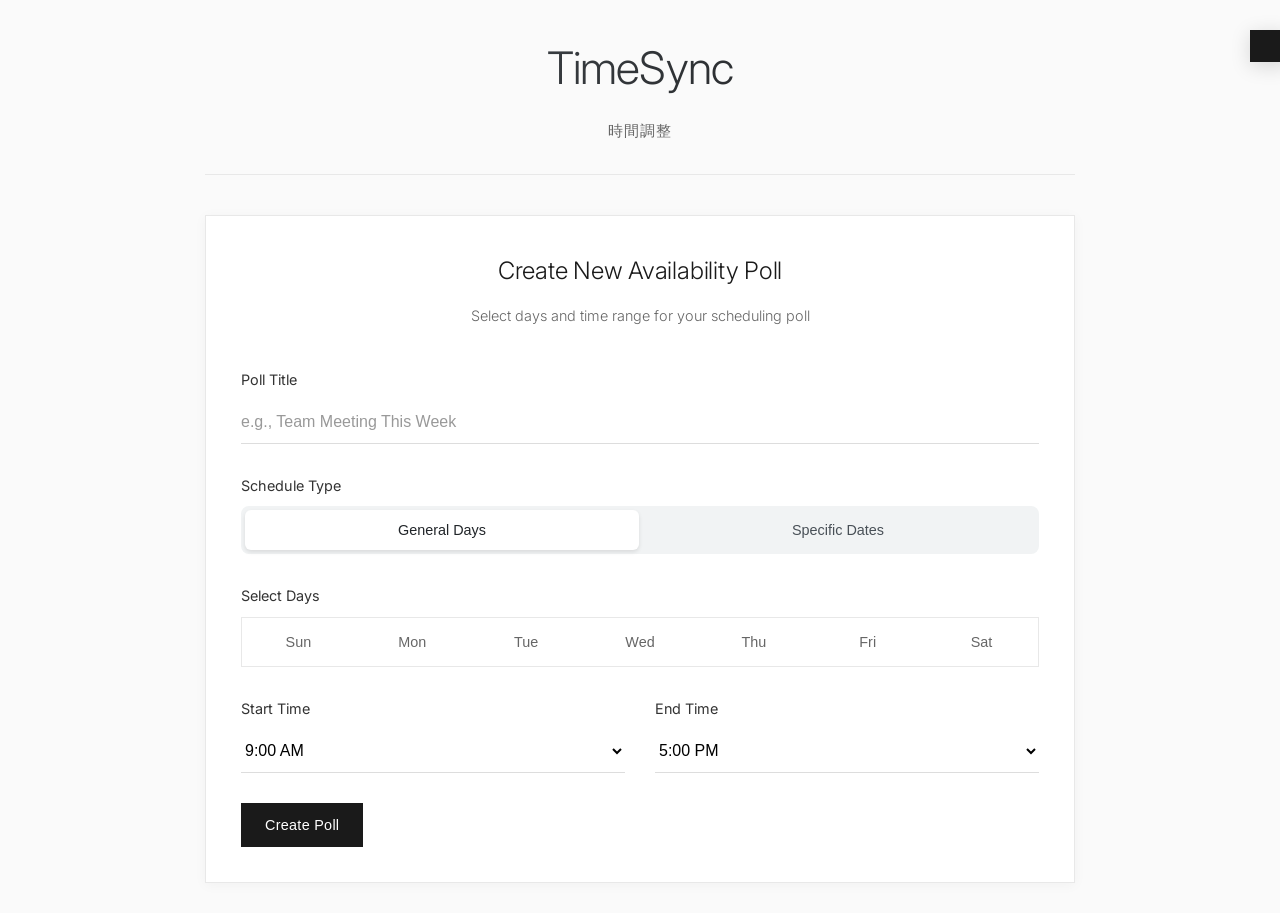
==== index.html @ 1943d246 "adding week/date functionality" ====
<!DOCTYPE html>
<html lang="en">
<head>
    <meta charset="UTF-8">
    <meta name="viewport" content="width=device-width, initial-scale=1.0">
    <title>TimeSync - Smart Scheduling</title>
    <link rel="stylesheet" href="styles.css">
    <link href="https://fonts.googleapis.com/css2?family=Inter:wght@300;400;500;600;700&display=swap" rel="stylesheet">
</head>
<body>
    <div class="container">
        <header class="header">
            <h1 class="title">TimeSync</h1>
            <p class="subtitle">時間調整</p>
        </header>

        <div class="main-content">
            <!-- Poll Creation Section -->
            <div class="poll-creator" id="pollCreator">
                <div class="section-header">
                    <h2>Create New Availability Poll</h2>
                    <p>Select days and time range for your scheduling poll</p>
                </div>

                <div class="form-group">
                    <label for="pollTitle">Poll Title</label>
                    <input type="text" id="pollTitle" placeholder="e.g., Team Meeting This Week" />
                </div>

                <div class="form-group">
                    <label>Schedule Type</label>
                    <div class="schedule-type-selector">
                        <button class="type-btn active" id="generalDaysBtn">General Days</button>
                        <button class="type-btn" id="specificDatesBtn">Specific Dates</button>
                    </div>
                </div>

                <div class="form-group" id="generalDaysGroup">
                    <label>Select Days</label>
                    <div class="days-selector">
                        <button class="day-btn" data-day="0">Sun</button>
                        <button class="day-btn" data-day="1">Mon</button>
                        <button class="day-btn" data-day="2">Tue</button>
                        <button class="day-btn" data-day="3">Wed</button>
                        <button class="day-btn" data-day="4">Thu</button>
                        <button class="day-btn" data-day="5">Fri</button>
                        <button class="day-btn" data-day="6">Sat</button>
                    </div>
                </div>

                <div class="form-group" id="specificDatesGroup" style="display: none;">
                    <label>Select Date Range (Max 7 days)</label>
                    <div class="date-range-group">
                        <div class="date-input-group">
                            <label for="startDate">Start Date</label>
                            <input type="date" id="startDate" />
                        </div>
                        <div class="date-input-group">
                            <label for="endDate">End Date</label>
                            <input type="date" id="endDate" />
                        </div>
                    </div>
                    <div class="selected-dates" id="selectedDates"></div>
                </div>

                <div class="time-range-group">
                    <div class="form-group">
                        <label for="startTime">Start Time</label>
                        <select id="startTime"></select>
                    </div>
                    <div class="form-group">
                        <label for="endTime">End Time</label>
                        <select id="endTime"></select>
                    </div>
                </div>

                <button class="create-poll-btn" id="createPollBtn">Create Poll</button>
            </div>

            <!-- Poll Display Section -->
            <div class="poll-display" id="pollDisplay" style="display: none;">
                <div class="section-header">
                    <h2 id="pollTitleDisplay"></h2>
                                    <div class="action-buttons">
                    <button class="action-btn" id="shareBtn">Share Poll</button>
                    <button class="action-btn secondary" id="copyCalendarBtn">Copy Calendar Link</button>
                </div>
                <div class="timezone-info">
                    <span id="currentTimezone"></span>
                </div>
                </div>

                <div class="user-input-section">
                    <div class="form-group">
                        <label for="userName">Your Name</label>
                        <input type="text" id="userName" placeholder="Enter your name to start marking availability" />
                        <button id="addUserBtn">Start Marking</button>
                    </div>
                    <p class="instruction-text">After clicking "Start Marking", click on time slots below to mark when you're available</p>
                </div>

                <div class="availability-grid-container">
                    <div class="grid-header">
                        <div class="time-column-header">Time</div>
                        <div class="days-header" id="daysHeader"></div>
                    </div>
                    <div class="availability-grid" id="availabilityGrid"></div>
                </div>

                <div class="suggestions-section" id="suggestionsSection" style="display: none;">
                    <h3>Suggested Times</h3>
                    <div class="suggestions-list" id="suggestionsList"></div>
                </div>

                <div class="participants-section">
                    <h3>Participants</h3>
                    <div class="participants-list" id="participantsList"></div>
                </div>

                <button class="new-poll-btn" id="newPollBtn">Create New Poll</button>
            </div>
        </div>
    </div>

    <div class="toast" id="toast"></div>

    <script src="script.js"></script>
</body>
</html>
---- styles.css ----
* {
    margin: 0;
    padding: 0;
    box-sizing: border-box;
}

body {
    font-family: 'Inter', -apple-system, BlinkMacSystemFont, 'Segoe UI', 'Hiragino Sans', 'Yu Gothic', sans-serif;
    background: #fafafa;
    min-height: 100vh;
    color: #2a2a2a;
    line-height: 1.7;
    font-weight: 300;
}

.container {
    max-width: 900px;
    margin: 0 auto;
    padding: 30px 15px;
}

.header {
    text-align: center;
    margin-bottom: 40px;
    border-bottom: 1px solid #e8e8e8;
    padding-bottom: 30px;
}

.title {
    font-size: 2.8rem;
    font-weight: 300;
    margin-bottom: 12px;
    color: #212529;
    letter-spacing: -0.02em;
    background: linear-gradient(135deg, #495057 0%, #1a1a1a 100%);
    -webkit-background-clip: text;
    -webkit-text-fill-color: transparent;
    background-clip: text;
}

.subtitle {
    font-size: 0.95rem;
    font-weight: 300;
    color: #666;
    letter-spacing: 0.05em;
}

.main-content {
    background: white;
    border: 1px solid #e8e8e8;
    box-shadow: 0 2px 12px rgba(0, 0, 0, 0.04);
}

.poll-creator, .poll-display {
    padding: 35px;
}

.section-header {
    margin-bottom: 40px;
    text-align: center;
}

.section-header h2 {
    font-size: 1.5rem;
    font-weight: 300;
    margin-bottom: 12px;
    color: #1a1a1a;
    letter-spacing: -0.01em;
}

.section-header p {
    color: #666;
    font-size: 0.9rem;
    font-weight: 300;
}

.form-group {
    margin-bottom: 30px;
}

.form-group label {
    display: block;
    margin-bottom: 8px;
    font-weight: 400;
    color: #333;
    font-size: 0.9rem;
}

.form-group input, .form-group select {
    width: 100%;
    padding: 12px 0;
    border: none;
    border-bottom: 1px solid #ddd;
    font-size: 1rem;
    font-weight: 300;
    background: transparent;
    transition: border-color 0.3s ease;
}

.form-group input:focus, .form-group select:focus {
    outline: none;
    border-bottom-color: #333;
}

.form-group input::placeholder {
    color: #999;
    font-weight: 300;
}

.schedule-type-selector {
    display: flex;
    gap: 2px;
    background: #f1f3f4;
    border-radius: 8px;
    padding: 4px;
}

.type-btn {
    flex: 1;
    padding: 12px 16px;
    border: none;
    background: transparent;
    cursor: pointer;
    font-weight: 400;
    font-size: 0.9rem;
    transition: all 0.2s ease;
    border-radius: 6px;
    color: #495057;
}

.type-btn.active {
    background: white;
    color: #212529;
    font-weight: 500;
    box-shadow: 0 2px 4px rgba(0, 0, 0, 0.1);
}

.type-btn:hover:not(.active) {
    background: #e9ecef;
}

.days-selector {
    display: grid;
    grid-template-columns: repeat(7, 1fr);
    gap: 1px;
    border: 1px solid #e8e8e8;
}

.date-range-group {
    display: grid;
    grid-template-columns: 1fr 1fr;
    gap: 20px;
    margin-bottom: 15px;
}

.date-input-group {
    display: flex;
    flex-direction: column;
}

.date-input-group label {
    font-size: 0.85rem;
    margin-bottom: 6px;
    color: #495057;
}

.date-input-group input[type="date"] {
    padding: 10px 12px;
    border: 1px solid #dee2e6;
    border-radius: 6px;
    font-size: 0.9rem;
    transition: border-color 0.2s ease;
}

.date-input-group input[type="date"]:focus {
    outline: none;
    border-color: #495057;
    box-shadow: 0 0 0 2px rgba(73, 80, 87, 0.1);
}

.selected-dates {
    display: flex;
    flex-wrap: wrap;
    gap: 8px;
    margin-top: 10px;
}

.selected-date-chip {
    background: #e3f2fd;
    color: #1565c0;
    padding: 6px 12px;
    border-radius: 16px;
    font-size: 0.8rem;
    font-weight: 500;
    border: 1px solid #bbdefb;
}

.day-btn {
    padding: 16px 8px;
    border: none;
    background: white;
    cursor: pointer;
    font-weight: 300;
    font-size: 0.9rem;
    transition: all 0.2s ease;
    color: #666;
}

.day-btn:hover {
    background: #f5f5f5;
}

.day-btn.selected {
    background: #1a1a1a;
    color: white;
}

.time-range-group {
    display: grid;
    grid-template-columns: 1fr 1fr;
    gap: 30px;
}

.create-poll-btn, .action-btn, .new-poll-btn {
    background: #1a1a1a;
    color: white;
    border: none;
    padding: 14px 24px;
    font-size: 0.9rem;
    font-weight: 400;
    cursor: pointer;
    transition: all 0.2s ease;
    letter-spacing: 0.02em;
}

.create-poll-btn:hover, .action-btn:hover, .new-poll-btn:hover {
    background: #333;
}

.action-btn.secondary {
    background: white;
    color: #1a1a1a;
    border: 1px solid #e8e8e8;
}

.action-btn.secondary:hover {
    background: #f5f5f5;
}

.action-buttons {
    display: flex;
    gap: 12px;
    justify-content: center;
    margin-bottom: 20px;
}

.timezone-info {
    text-align: center;
    padding: 20px 0;
    border-top: 1px solid #f0f0f0;
    margin-top: 20px;
}

.timezone-info span {
    font-weight: 300;
    color: #666;
    font-size: 0.85rem;
}

.user-input-section {
    background: linear-gradient(135deg, #f8f9fa 0%, #ffffff 100%);
    padding: 28px;
    margin-bottom: 30px;
    border: none;
    border-radius: 12px;
    box-shadow: 0 2px 8px rgba(0, 0, 0, 0.06);
}

.instruction-text {
    margin-top: 12px;
    font-size: 0.8rem;
    color: #666;
    font-weight: 300;
    text-align: center;
    font-style: italic;
}

.user-input-section .form-group {
    display: flex;
    gap: 20px;
    align-items: end;
    margin-bottom: 0;
}

.user-input-section input {
    flex: 1;
    border-bottom: 1px solid #ddd;
}

#addUserBtn {
    background: #1a1a1a;
    color: white;
    border: none;
    padding: 12px 20px;
    font-weight: 300;
    cursor: pointer;
    transition: all 0.2s ease;
    white-space: nowrap;
    font-size: 0.9rem;
}

#addUserBtn:hover {
    background: #333;
}

.availability-grid-container {
    border: none;
    margin-bottom: 30px;
    display: flex;
    flex-direction: column;
    height: calc(100vh - 480px);
    max-height: 600px;
    min-height: 250px;
    border-radius: 8px;
    overflow: hidden;
    box-shadow: 0 4px 12px rgba(0, 0, 0, 0.08);
    background: white;
}

.grid-header {
    display: grid;
    grid-template-columns: 80px 1fr;
    background: #f8f9fa;
    color: #333;
    flex-shrink: 0;
    border-bottom: 2px solid #e9ecef;
}

.time-column-header, .day-header {
    padding: 16px 12px;
    font-weight: 500;
    text-align: center;
    border-right: 1px solid #dee2e6;
    font-size: 0.85rem;
    letter-spacing: 0.02em;
    color: #495057;
}

.days-header {
    display: grid;
    grid-template-columns: repeat(auto-fit, minmax(80px, 1fr));
}

.availability-grid {
    display: flex;
    flex-direction: column;
    flex: 1;
    overflow: hidden;
}

.time-row {
    display: grid;
    grid-template-columns: 80px 1fr;
    border-bottom: 1px solid #f1f3f4;
    flex: 1;
    min-height: 32px;
    transition: all 0.2s ease;
}

.time-row:hover {
    background-color: #f8f9fa;
    transform: scale(1.01);
    box-shadow: 0 2px 8px rgba(0, 0, 0, 0.1);
    z-index: 10;
    position: relative;
}

.time-row:hover .time-label {
    background-color: #e9ecef;
    font-weight: 500;
    color: #212529;
}

.time-row:hover .time-slot {
    border-color: #adb5bd;
}

.time-row:last-child {
    border-bottom: none;
}

.time-label {
    padding: 10px 8px;
    background: #f8f9fa;
    border-right: 1px solid #dee2e6;
    font-size: 0.8rem;
    font-weight: 400;
    display: flex;
    align-items: center;
    justify-content: center;
    color: #495057;
    transition: all 0.2s ease;
}

.time-slots {
    display: grid;
    grid-template-columns: repeat(auto-fit, minmax(80px, 1fr));
}

.time-slot {
    height: 100%;
    min-height: 32px;
    border-right: 1px solid #f1f3f4;
    cursor: pointer;
    transition: all 0.2s ease;
    position: relative;
    background: white;
    border-radius: 2px;
    margin: 1px;
}

.time-slot:last-child {
    border-right: none;
}

.time-slot:hover {
    background: #e3f2fd !important;
    border-color: #90caf9;
    transform: scale(1.05);
    box-shadow: 0 2px 4px rgba(0, 0, 0, 0.1);
}

.time-slot-participants {
    position: absolute;
    bottom: 4px;
    left: 4px;
    right: 4px;
    font-size: 0.7rem;
    color: #666;
    display: flex;
    flex-wrap: wrap;
    gap: 3px;
}

.participant-dot {
    width: 10px;
    height: 10px;
    background: #495057;
    border-radius: 50%;
    opacity: 0.9;
    border: 1px solid white;
    box-shadow: 0 1px 2px rgba(0, 0, 0, 0.2);
}

.suggestions-section {
    margin-top: 30px;
    padding: 24px;
    background: linear-gradient(135deg, #f8f9fa 0%, #e9ecef 100%);
    border: none;
    border-radius: 12px;
    text-align: center;
    box-shadow: 0 2px 8px rgba(0, 0, 0, 0.06);
}

.suggestions-section h3 {
    margin-bottom: 15px;
    color: #1a1a1a;
    font-weight: 400;
    font-size: 1rem;
}

.suggestions-list {
    display: flex;
    flex-direction: column;
    gap: 8px;
    align-items: center;
}

.suggestion-item {
    background: white;
    border: none;
    border-radius: 8px;
    padding: 16px 20px;
    font-size: 0.9rem;
    color: #495057;
    font-weight: 400;
    max-width: 450px;
    width: 100%;
    box-shadow: 0 2px 4px rgba(0, 0, 0, 0.08);
    transition: all 0.2s ease;
}

.suggestion-item:hover {
    transform: translateY(-2px);
    box-shadow: 0 4px 12px rgba(0, 0, 0, 0.12);
}

.suggestion-label {
    font-weight: 500;
    color: #1a1a1a;
    margin-bottom: 4px;
    font-size: 0.8rem;
    text-transform: uppercase;
    letter-spacing: 0.05em;
}

.participants-section {
    margin-top: 30px;
    text-align: center;
}

.participants-section h3 {
    margin-bottom: 20px;
    color: #1a1a1a;
    font-weight: 300;
    font-size: 1.1rem;
}

.participants-list {
    display: flex;
    flex-wrap: wrap;
    gap: 8px;
    justify-content: center;
}

.participant-tag {
    background: #1a1a1a;
    color: white;
    padding: 6px 12px;
    font-size: 0.85rem;
    font-weight: 300;
    letter-spacing: 0.02em;
}

.toast {
    position: fixed;
    top: 30px;
    right: 30px;
    background: #1a1a1a;
    color: white;
    padding: 16px 20px;
    font-weight: 300;
    font-size: 0.9rem;
    transform: translateX(100%);
    transition: transform 0.3s ease;
    z-index: 1000;
    box-shadow: 0 4px 20px rgba(0, 0, 0, 0.15);
}

.toast.show {
    transform: translateX(0);
}

.new-poll-btn {
    margin-top: 30px;
    background: #666;
    display: block;
    margin-left: auto;
    margin-right: auto;
}

.new-poll-btn:hover {
    background: #1a1a1a;
}

@media (max-width: 768px) {
    .container {
        padding: 15px 10px;
    }
    
    .title {
        font-size: 1.8rem;
    }
    
    .header {
        margin-bottom: 25px;
        padding-bottom: 20px;
    }
    
    .poll-creator, .poll-display {
        padding: 25px 20px;
    }
    
    .time-range-group, .date-range-group {
        grid-template-columns: 1fr;
        gap: 15px;
    }
    
    .schedule-type-selector {
        flex-direction: column;
        gap: 8px;
    }
    
    .days-selector {
        grid-template-columns: repeat(4, 1fr);
    }
    
    .user-input-section {
        padding: 20px;
        margin-bottom: 25px;
    }
    
    .user-input-section .form-group {
        flex-direction: column;
        align-items: stretch;
        gap: 12px;
    }
    
    .grid-header {
        grid-template-columns: 60px 1fr;
    }
    
    .time-row {
        grid-template-columns: 60px 1fr;
    }
    
    .time-label {
        font-size: 0.65rem;
        padding: 6px 3px;
    }
    
    .time-column-header, .day-header {
        padding: 12px 6px;
        font-size: 0.75rem;
    }
    
    .days-header {
        grid-template-columns: repeat(auto-fit, minmax(60px, 1fr));
    }
    
    .time-slots {
        grid-template-columns: repeat(auto-fit, minmax(60px, 1fr));
    }
    
    .action-buttons {
        flex-direction: column;
        align-items: center;
        gap: 10px;
    }
    
    .action-btn {
        width: 100%;
        max-width: 180px;
        padding: 12px 16px;
        font-size: 0.85rem;
    }
    
    .availability-grid-container {
        height: calc(100vh - 420px);
        min-height: 200px;
        max-height: 400px;
    }
    
    .time-row {
        min-height: 20px;
    }
    
    .time-slot {
        min-height: 20px;
    }
}

@media (max-width: 480px) {
    .days-selector {
        grid-template-columns: repeat(3, 1fr);
    }
    
    .time-slots {
        grid-template-columns: repeat(auto-fit, minmax(70px, 1fr));
    }
    
    .availability-grid-container {
        height: calc(100vh - 380px);
        min-height: 180px;
        max-height: 350px;
    }
    
    .time-row {
        min-height: 18px;
    }
    
    .time-slot {
        min-height: 18px;
    }
    
    .days-header {
        grid-template-columns: repeat(auto-fit, minmax(70px, 1fr));
    }
}
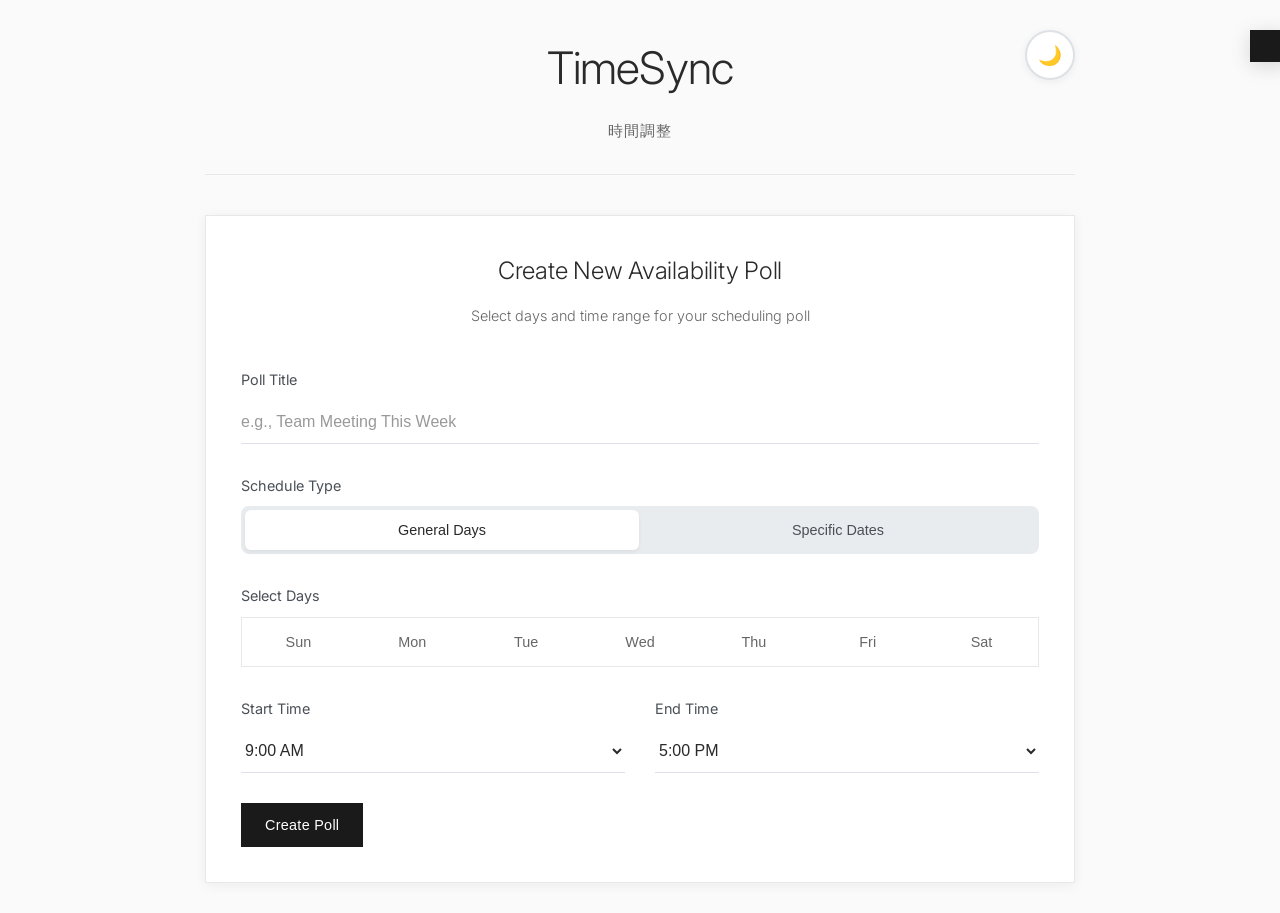
==== commit 4cdab80c: "adding dark mode" ====
--- a/index.html
+++ b/index.html
@@ -10,6 +10,11 @@
 <body>
     <div class="container">
         <header class="header">
+            <div class="header-top">
+                <div class="theme-toggle" id="themeToggle">
+                    <span class="theme-icon">🌙</span>
+                </div>
+            </div>
             <h1 class="title">TimeSync</h1>
             <p class="subtitle">時間調整</p>
         </header>
--- a/styles.css
+++ b/styles.css
@@ -1,3 +1,53 @@
+:root {
+    /* Light theme colors */
+    --bg-primary: #fafafa;
+    --bg-secondary: #ffffff;
+    --bg-tertiary: #f8f9fa;
+    --bg-quaternary: #e9ecef;
+    --text-primary: #2a2a2a;
+    --text-secondary: #495057;
+    --text-tertiary: #666666;
+    --text-quaternary: #999999;
+    --border-primary: #e8e8e8;
+    --border-secondary: #dee2e6;
+    --border-tertiary: #f1f3f4;
+    --accent-primary: #1a1a1a;
+    --accent-secondary: #495057;
+    --shadow-light: rgba(0, 0, 0, 0.06);
+    --shadow-medium: rgba(0, 0, 0, 0.08);
+    --shadow-heavy: rgba(0, 0, 0, 0.12);
+    --hover-bg: #f8f9fa;
+    --hover-border: #adb5bd;
+    --chip-bg: #e3f2fd;
+    --chip-text: #1565c0;
+    --chip-border: #bbdefb;
+}
+
+[data-theme="dark"] {
+    /* Dark theme colors */
+    --bg-primary: #121212;
+    --bg-secondary: #1e1e1e;
+    --bg-tertiary: #2a2a2a;
+    --bg-quaternary: #3a3a3a;
+    --text-primary: #ffffff;
+    --text-secondary: #e0e0e0;
+    --text-tertiary: #b0b0b0;
+    --text-quaternary: #888888;
+    --border-primary: #404040;
+    --border-secondary: #505050;
+    --border-tertiary: #353535;
+    --accent-primary: #ffffff;
+    --accent-secondary: #e0e0e0;
+    --shadow-light: rgba(0, 0, 0, 0.3);
+    --shadow-medium: rgba(0, 0, 0, 0.4);
+    --shadow-heavy: rgba(0, 0, 0, 0.5);
+    --hover-bg: #2a2a2a;
+    --hover-border: #606060;
+    --chip-bg: #1a365d;
+    --chip-text: #90cdf4;
+    --chip-border: #2c5aa0;
+}
+
 * {
     margin: 0;
     padding: 0;
@@ -6,11 +56,12 @@
 
 body {
     font-family: 'Inter', -apple-system, BlinkMacSystemFont, 'Segoe UI', 'Hiragino Sans', 'Yu Gothic', sans-serif;
-    background: #fafafa;
+    background: var(--bg-primary);
     min-height: 100vh;
-    color: #2a2a2a;
+    color: var(--text-primary);
     line-height: 1.7;
     font-weight: 300;
+    transition: background-color 0.3s ease, color 0.3s ease;
 }
 
 .container {
@@ -22,33 +73,71 @@
 .header {
     text-align: center;
     margin-bottom: 40px;
-    border-bottom: 1px solid #e8e8e8;
+    border-bottom: 1px solid var(--border-primary);
     padding-bottom: 30px;
+    position: relative;
+}
+
+.header-top {
+    position: absolute;
+    top: 0;
+    right: 0;
+    display: flex;
+    align-items: center;
+}
+
+.theme-toggle {
+    width: 50px;
+    height: 50px;
+    border-radius: 50%;
+    background: var(--bg-secondary);
+    border: 2px solid var(--border-secondary);
+    display: flex;
+    align-items: center;
+    justify-content: center;
+    cursor: pointer;
+    transition: all 0.3s ease;
+    box-shadow: 0 2px 8px var(--shadow-light);
+}
+
+.theme-toggle:hover {
+    background: var(--hover-bg);
+    border-color: var(--hover-border);
+    transform: scale(1.05);
+    box-shadow: 0 4px 12px var(--shadow-medium);
+}
+
+.theme-icon {
+    font-size: 1.2rem;
+    transition: transform 0.3s ease;
+}
+
+.theme-toggle:hover .theme-icon {
+    transform: rotate(20deg);
 }
 
 .title {
     font-size: 2.8rem;
     font-weight: 300;
     margin-bottom: 12px;
-    color: #212529;
+    color: var(--text-primary);
     letter-spacing: -0.02em;
-    background: linear-gradient(135deg, #495057 0%, #1a1a1a 100%);
-    -webkit-background-clip: text;
-    -webkit-text-fill-color: transparent;
-    background-clip: text;
+    transition: color 0.3s ease;
 }
 
 .subtitle {
     font-size: 0.95rem;
     font-weight: 300;
-    color: #666;
+    color: var(--text-tertiary);
     letter-spacing: 0.05em;
+    transition: color 0.3s ease;
 }
 
 .main-content {
-    background: white;
-    border: 1px solid #e8e8e8;
-    box-shadow: 0 2px 12px rgba(0, 0, 0, 0.04);
+    background: var(--bg-secondary);
+    border: 1px solid var(--border-primary);
+    box-shadow: 0 2px 12px var(--shadow-light);
+    transition: all 0.3s ease;
 }
 
 .poll-creator, .poll-display {
@@ -64,14 +153,16 @@
     font-size: 1.5rem;
     font-weight: 300;
     margin-bottom: 12px;
-    color: #1a1a1a;
+    color: var(--text-primary);
     letter-spacing: -0.01em;
+    transition: color 0.3s ease;
 }
 
 .section-header p {
-    color: #666;
-    font-size: 0.9rem;
-    font-weight: 300;
+    color: var(--text-tertiary);
+    font-size: 0.9rem;
+    font-weight: 300;
+    transition: color 0.3s ease;
 }
 
 .form-group {
@@ -82,37 +173,40 @@
     display: block;
     margin-bottom: 8px;
     font-weight: 400;
-    color: #333;
-    font-size: 0.9rem;
+    color: var(--text-secondary);
+    font-size: 0.9rem;
+    transition: color 0.3s ease;
 }
 
 .form-group input, .form-group select {
     width: 100%;
     padding: 12px 0;
     border: none;
-    border-bottom: 1px solid #ddd;
+    border-bottom: 1px solid var(--border-secondary);
     font-size: 1rem;
     font-weight: 300;
     background: transparent;
-    transition: border-color 0.3s ease;
+    color: var(--text-primary);
+    transition: all 0.3s ease;
 }
 
 .form-group input:focus, .form-group select:focus {
     outline: none;
-    border-bottom-color: #333;
+    border-bottom-color: var(--accent-primary);
 }
 
 .form-group input::placeholder {
-    color: #999;
+    color: var(--text-quaternary);
     font-weight: 300;
 }
 
 .schedule-type-selector {
     display: flex;
     gap: 2px;
-    background: #f1f3f4;
+    background: var(--bg-quaternary);
     border-radius: 8px;
     padding: 4px;
+    transition: background-color 0.3s ease;
 }
 
 .type-btn {
@@ -123,20 +217,20 @@
     cursor: pointer;
     font-weight: 400;
     font-size: 0.9rem;
-    transition: all 0.2s ease;
+    transition: all 0.3s ease;
     border-radius: 6px;
-    color: #495057;
+    color: var(--text-secondary);
 }
 
 .type-btn.active {
-    background: white;
-    color: #212529;
+    background: var(--bg-secondary);
+    color: var(--text-primary);
     font-weight: 500;
-    box-shadow: 0 2px 4px rgba(0, 0, 0, 0.1);
+    box-shadow: 0 2px 4px var(--shadow-light);
 }
 
 .type-btn:hover:not(.active) {
-    background: #e9ecef;
+    background: var(--hover-bg);
 }
 
 .days-selector {
@@ -186,33 +280,34 @@
 }
 
 .selected-date-chip {
-    background: #e3f2fd;
-    color: #1565c0;
+    background: var(--chip-bg);
+    color: var(--chip-text);
     padding: 6px 12px;
     border-radius: 16px;
     font-size: 0.8rem;
     font-weight: 500;
-    border: 1px solid #bbdefb;
+    border: 1px solid var(--chip-border);
+    transition: all 0.3s ease;
 }
 
 .day-btn {
     padding: 16px 8px;
     border: none;
-    background: white;
+    background: var(--bg-secondary);
     cursor: pointer;
     font-weight: 300;
     font-size: 0.9rem;
-    transition: all 0.2s ease;
-    color: #666;
+    transition: all 0.3s ease;
+    color: var(--text-tertiary);
 }
 
 .day-btn:hover {
-    background: #f5f5f5;
+    background: var(--hover-bg);
 }
 
 .day-btn.selected {
-    background: #1a1a1a;
-    color: white;
+    background: var(--accent-primary);
+    color: var(--bg-secondary);
 }
 
 .time-range-group {
@@ -222,29 +317,31 @@
 }
 
 .create-poll-btn, .action-btn, .new-poll-btn {
-    background: #1a1a1a;
-    color: white;
+    background: var(--accent-primary);
+    color: var(--bg-secondary);
     border: none;
     padding: 14px 24px;
     font-size: 0.9rem;
     font-weight: 400;
     cursor: pointer;
-    transition: all 0.2s ease;
+    transition: all 0.3s ease;
     letter-spacing: 0.02em;
 }
 
 .create-poll-btn:hover, .action-btn:hover, .new-poll-btn:hover {
-    background: #333;
+    background: var(--accent-secondary);
+    transform: translateY(-1px);
+    box-shadow: 0 4px 12px var(--shadow-medium);
 }
 
 .action-btn.secondary {
-    background: white;
-    color: #1a1a1a;
-    border: 1px solid #e8e8e8;
+    background: var(--bg-secondary);
+    color: var(--accent-primary);
+    border: 1px solid var(--border-primary);
 }
 
 .action-btn.secondary:hover {
-    background: #f5f5f5;
+    background: var(--hover-bg);
 }
 
 .action-buttons {
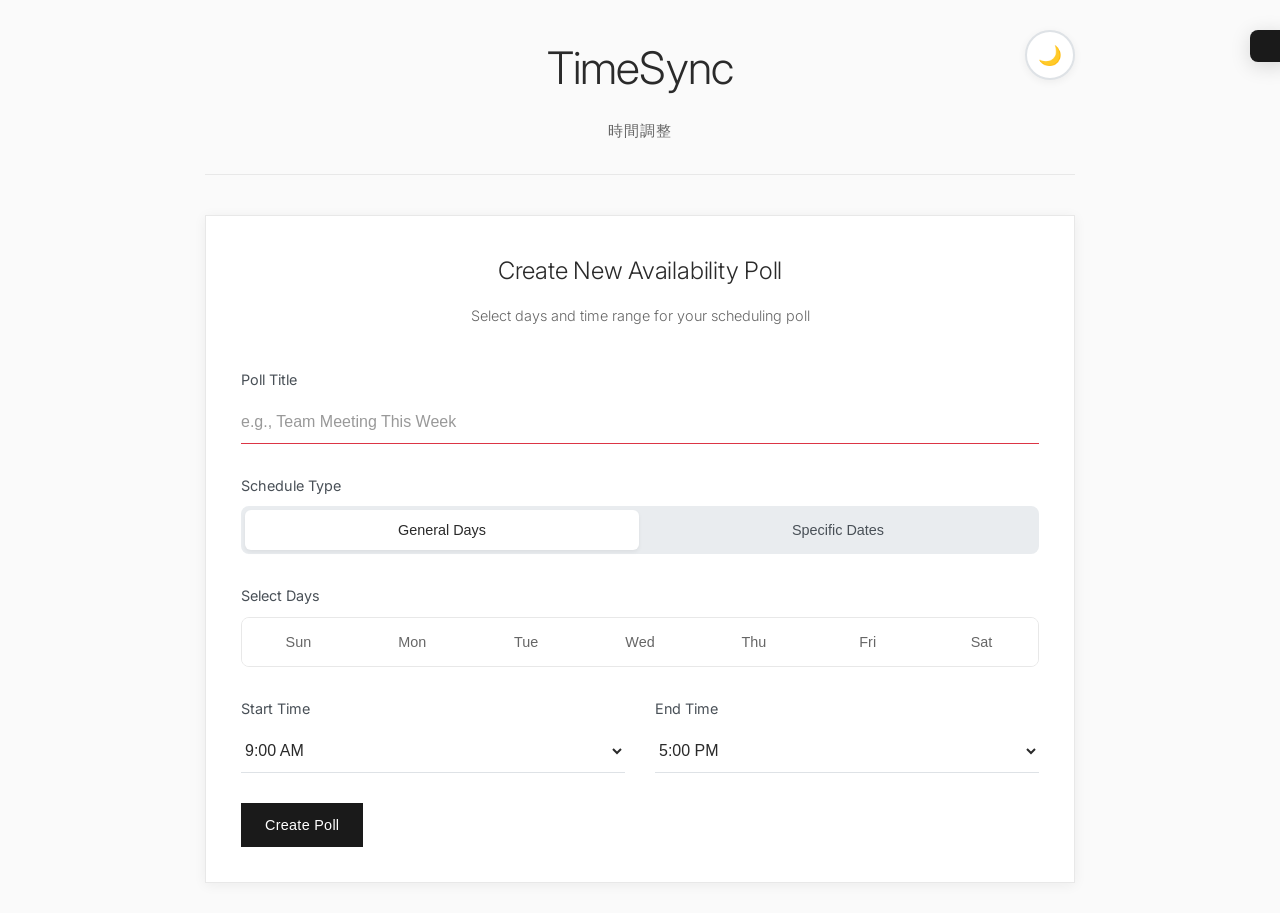
==== commit b05c91ff: "better error logging" ====
--- a/index.html
+++ b/index.html
@@ -29,7 +29,8 @@
 
                 <div class="form-group">
                     <label for="pollTitle">Poll Title</label>
-                    <input type="text" id="pollTitle" placeholder="e.g., Team Meeting This Week" />
+                    <input type="text" id="pollTitle" placeholder="e.g., Team Meeting This Week" maxlength="100" required aria-describedby="pollTitleHelp" />
+                    <div id="pollTitleHelp" class="sr-only">Enter a descriptive title for your scheduling poll</div>
                 </div>
 
                 <div class="form-group">
@@ -42,14 +43,14 @@
 
                 <div class="form-group" id="generalDaysGroup">
                     <label>Select Days</label>
-                    <div class="days-selector">
-                        <button class="day-btn" data-day="0">Sun</button>
-                        <button class="day-btn" data-day="1">Mon</button>
-                        <button class="day-btn" data-day="2">Tue</button>
-                        <button class="day-btn" data-day="3">Wed</button>
-                        <button class="day-btn" data-day="4">Thu</button>
-                        <button class="day-btn" data-day="5">Fri</button>
-                        <button class="day-btn" data-day="6">Sat</button>
+                    <div class="days-selector" role="group" aria-label="Select days of the week">
+                        <button class="day-btn" data-day="0" type="button" aria-pressed="false">Sun</button>
+                        <button class="day-btn" data-day="1" type="button" aria-pressed="false">Mon</button>
+                        <button class="day-btn" data-day="2" type="button" aria-pressed="false">Tue</button>
+                        <button class="day-btn" data-day="3" type="button" aria-pressed="false">Wed</button>
+                        <button class="day-btn" data-day="4" type="button" aria-pressed="false">Thu</button>
+                        <button class="day-btn" data-day="5" type="button" aria-pressed="false">Fri</button>
+                        <button class="day-btn" data-day="6" type="button" aria-pressed="false">Sat</button>
                     </div>
                 </div>
 
@@ -98,8 +99,9 @@
                 <div class="user-input-section">
                     <div class="form-group">
                         <label for="userName">Your Name</label>
-                        <input type="text" id="userName" placeholder="Enter your name to start marking availability" />
-                        <button id="addUserBtn">Start Marking</button>
+                        <input type="text" id="userName" placeholder="Enter your name to start marking availability" maxlength="50" required aria-describedby="userNameHelp" />
+                        <div id="userNameHelp" class="sr-only">Enter your name to start marking your availability on the schedule</div>
+                        <button id="addUserBtn" type="button">Start Marking</button>
                     </div>
                     <p class="instruction-text">After clicking "Start Marking", click on time slots below to mark when you're available</p>
                 </div>
@@ -109,7 +111,7 @@
                         <div class="time-column-header">Time</div>
                         <div class="days-header" id="daysHeader"></div>
                     </div>
-                    <div class="availability-grid" id="availabilityGrid"></div>
+                    <div class="availability-grid" id="availabilityGrid" role="grid" aria-label="Availability schedule - click and drag to mark your availability"></div>
                 </div>
 
                 <div class="suggestions-section" id="suggestionsSection" style="display: none;">
--- a/styles.css
+++ b/styles.css
@@ -193,6 +193,15 @@
 .form-group input:focus, .form-group select:focus {
     outline: none;
     border-bottom-color: var(--accent-primary);
+    box-shadow: 0 2px 0 var(--accent-primary);
+}
+
+.form-group input:invalid {
+    border-bottom-color: #dc3545;
+}
+
+.form-group input:invalid:focus {
+    box-shadow: 0 2px 0 #dc3545;
 }
 
 .form-group input::placeholder {
@@ -237,7 +246,9 @@
     display: grid;
     grid-template-columns: repeat(7, 1fr);
     gap: 1px;
-    border: 1px solid #e8e8e8;
+    border: 1px solid var(--border-primary);
+    border-radius: 8px;
+    overflow: hidden;
 }
 
 .date-range-group {
@@ -260,16 +271,26 @@
 
 .date-input-group input[type="date"] {
     padding: 10px 12px;
-    border: 1px solid #dee2e6;
+    border: 1px solid var(--border-secondary);
     border-radius: 6px;
     font-size: 0.9rem;
-    transition: border-color 0.2s ease;
+    background: var(--bg-secondary);
+    color: var(--text-primary);
+    transition: all 0.2s ease;
 }
 
 .date-input-group input[type="date"]:focus {
     outline: none;
-    border-color: #495057;
-    box-shadow: 0 0 0 2px rgba(73, 80, 87, 0.1);
+    border-color: var(--accent-primary);
+    box-shadow: 0 0 0 2px rgba(26, 26, 26, 0.1);
+}
+
+.date-input-group input[type="date"]:invalid {
+    border-color: #dc3545;
+}
+
+[data-theme="dark"] .date-input-group input[type="date"] {
+    color-scheme: dark;
 }
 
 .selected-dates {
@@ -305,9 +326,15 @@
     background: var(--hover-bg);
 }
 
+.day-btn:focus {
+    outline: 2px solid var(--accent-primary);
+    outline-offset: 2px;
+}
+
 .day-btn.selected {
     background: var(--accent-primary);
     color: var(--bg-secondary);
+    font-weight: 500;
 }
 
 .time-range-group {
@@ -514,6 +541,10 @@
     background: white;
     border-radius: 2px;
     margin: 1px;
+    user-select: none;
+    -webkit-user-select: none;
+    -moz-user-select: none;
+    -ms-user-select: none;
 }
 
 .time-slot:last-child {
@@ -525,6 +556,16 @@
     border-color: #90caf9;
     transform: scale(1.05);
     box-shadow: 0 2px 4px rgba(0, 0, 0, 0.1);
+}
+
+.time-slot:focus {
+    outline: 2px solid #2196f3;
+    outline-offset: 2px;
+}
+
+.time-slot.dragging {
+    background: #bbdefb !important;
+    transform: scale(1.02);
 }
 
 .time-slot-participants {
@@ -638,14 +679,42 @@
     padding: 16px 20px;
     font-weight: 300;
     font-size: 0.9rem;
+    border-radius: 8px;
     transform: translateX(100%);
     transition: transform 0.3s ease;
     z-index: 1000;
     box-shadow: 0 4px 20px rgba(0, 0, 0, 0.15);
+    max-width: 300px;
+    word-wrap: break-word;
 }
 
 .toast.show {
     transform: translateX(0);
+}
+
+.toast.error {
+    background: #dc3545;
+}
+
+.toast.success {
+    background: #28a745;
+}
+
+.toast.warning {
+    background: #ffc107;
+    color: #212529;
+}
+
+.sr-only {
+    position: absolute;
+    width: 1px;
+    height: 1px;
+    padding: 0;
+    margin: -1px;
+    overflow: hidden;
+    clip: rect(0, 0, 0, 0);
+    white-space: nowrap;
+    border: 0;
 }
 
 .new-poll-btn {
@@ -665,6 +734,18 @@
         padding: 15px 10px;
     }
     
+    .toast {
+        top: 20px;
+        right: 20px;
+        left: 20px;
+        transform: translateY(-100%);
+        max-width: none;
+    }
+    
+    .toast.show {
+        transform: translateY(0);
+    }
+    
     .title {
         font-size: 1.8rem;
     }
@@ -690,6 +771,12 @@
     
     .days-selector {
         grid-template-columns: repeat(4, 1fr);
+        gap: 2px;
+    }
+    
+    .day-btn {
+        padding: 12px 6px;
+        font-size: 0.8rem;
     }
     
     .user-input-section {
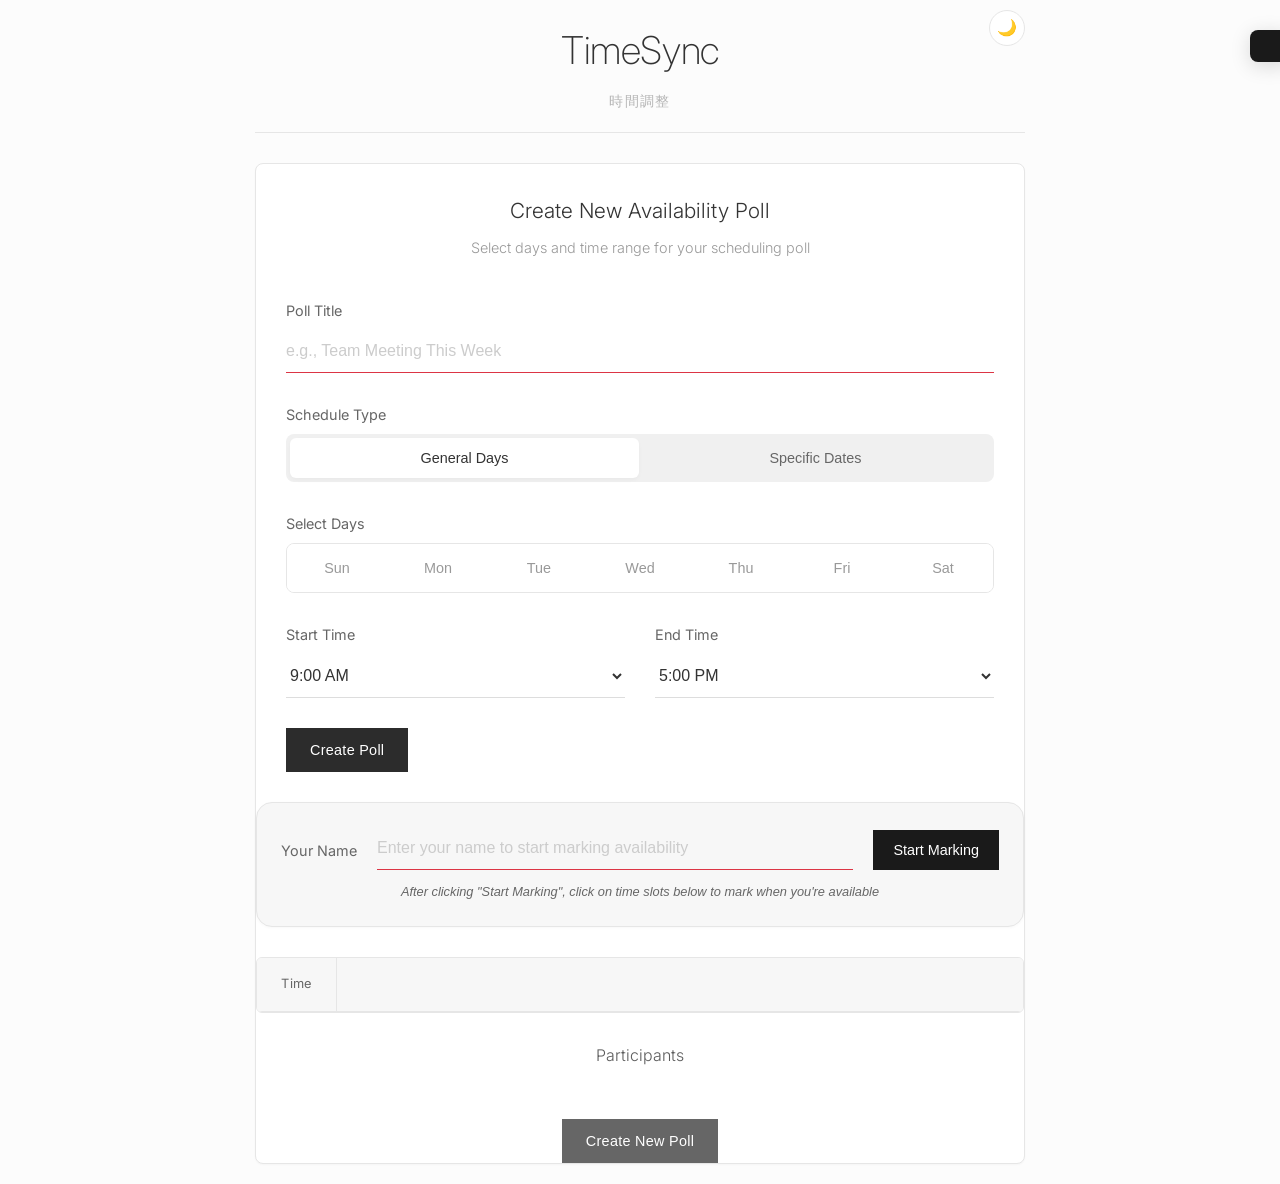
==== commit 592fc717: "fixing copy/paste shareability" ====
--- a/index.html
+++ b/index.html
@@ -87,9 +87,30 @@
             <div class="poll-display" id="pollDisplay" style="display: none;">
                 <div class="section-header">
                     <h2 id="pollTitleDisplay"></h2>
-                                    <div class="action-buttons">
-                    <button class="action-btn" id="shareBtn">Share Poll</button>
-                    <button class="action-btn secondary" id="copyCalendarBtn">Copy Calendar Link</button>
+                    <div class="action-buttons">
+                        <div class="share-dropdown">
+                            <button class="action-btn" id="shareBtn">Share Poll</button>
+                            <div class="share-menu" id="shareMenu">
+                                <button class="share-option" id="copyUrlBtn">
+                                    <span class="share-icon">🔗</span>
+                                    Copy Link
+                                </button>
+                                <button class="share-option" id="showQRBtn">
+                                    <span class="share-icon">📱</span>
+                                    QR Code
+                                </button>
+                                <button class="share-option" id="shareTextBtn">
+                                    <span class="share-icon">📝</span>
+                                    Copy Message
+                                </button>
+                                <button class="share-option" id="exportIcsBtn">
+                                    <span class="share-icon">📅</span>
+                                    Export Calendar
+                                </button>
+                            </div>
+                        </div>
+                        <button class="action-btn secondary" id="copyCalendarBtn">Copy Schedule</button>
+                    </div>
                 </div>
                 <div class="timezone-info">
                     <span id="currentTimezone"></span>
@@ -131,6 +152,23 @@
 
     <div class="toast" id="toast"></div>
 
+    <!-- QR Code Modal -->
+    <div id="qrModal" class="modal" style="display: none;">
+        <div class="modal-content">
+            <div class="modal-header">
+                <h3>Share via QR Code</h3>
+                <button class="modal-close" id="closeQRModal">&times;</button>
+            </div>
+            <div class="modal-body">
+                <div id="qrCodeContainer" class="qr-container"></div>
+                <p class="qr-instructions">Scan this QR code with your phone to open the poll</p>
+                <div class="qr-actions">
+                    <button class="action-btn secondary" id="downloadQRBtn">Download QR Code</button>
+                </div>
+            </div>
+        </div>
+    </div>
+
     <script src="script.js"></script>
 </body>
 </html>
--- a/styles.css
+++ b/styles.css
@@ -1,51 +1,51 @@
 :root {
-    /* Light theme colors */
-    --bg-primary: #fafafa;
+    /* Light theme - Japanese minimalist */
+    --bg-primary: #fcfcfc;
     --bg-secondary: #ffffff;
-    --bg-tertiary: #f8f9fa;
-    --bg-quaternary: #e9ecef;
-    --text-primary: #2a2a2a;
-    --text-secondary: #495057;
-    --text-tertiary: #666666;
-    --text-quaternary: #999999;
-    --border-primary: #e8e8e8;
-    --border-secondary: #dee2e6;
-    --border-tertiary: #f1f3f4;
-    --accent-primary: #1a1a1a;
-    --accent-secondary: #495057;
-    --shadow-light: rgba(0, 0, 0, 0.06);
-    --shadow-medium: rgba(0, 0, 0, 0.08);
-    --shadow-heavy: rgba(0, 0, 0, 0.12);
-    --hover-bg: #f8f9fa;
-    --hover-border: #adb5bd;
-    --chip-bg: #e3f2fd;
-    --chip-text: #1565c0;
-    --chip-border: #bbdefb;
+    --bg-tertiary: #f7f7f7;
+    --bg-quaternary: #f0f0f0;
+    --text-primary: #333333;
+    --text-secondary: #666666;
+    --text-tertiary: #999999;
+    --text-quaternary: #cccccc;
+    --border-primary: #e6e6e6;
+    --border-secondary: #dddddd;
+    --border-tertiary: #f0f0f0;
+    --accent-primary: #2c2c2c;
+    --accent-secondary: #555555;
+    --shadow-light: rgba(0, 0, 0, 0.03);
+    --shadow-medium: rgba(0, 0, 0, 0.05);
+    --shadow-heavy: rgba(0, 0, 0, 0.08);
+    --hover-bg: #f5f5f5;
+    --hover-border: #cccccc;
+    --chip-bg: #f0f0f0;
+    --chip-text: #555555;
+    --chip-border: #dddddd;
 }
 
 [data-theme="dark"] {
-    /* Dark theme colors */
-    --bg-primary: #121212;
-    --bg-secondary: #1e1e1e;
+    /* Dark theme - Japanese minimalist */
+    --bg-primary: #1a1a1a;
+    --bg-secondary: #222222;
     --bg-tertiary: #2a2a2a;
-    --bg-quaternary: #3a3a3a;
-    --text-primary: #ffffff;
-    --text-secondary: #e0e0e0;
-    --text-tertiary: #b0b0b0;
-    --text-quaternary: #888888;
-    --border-primary: #404040;
-    --border-secondary: #505050;
-    --border-tertiary: #353535;
-    --accent-primary: #ffffff;
-    --accent-secondary: #e0e0e0;
-    --shadow-light: rgba(0, 0, 0, 0.3);
-    --shadow-medium: rgba(0, 0, 0, 0.4);
-    --shadow-heavy: rgba(0, 0, 0, 0.5);
+    --bg-quaternary: #333333;
+    --text-primary: #eeeeee;
+    --text-secondary: #cccccc;
+    --text-tertiary: #999999;
+    --text-quaternary: #666666;
+    --border-primary: #333333;
+    --border-secondary: #444444;
+    --border-tertiary: #2a2a2a;
+    --accent-primary: #eeeeee;
+    --accent-secondary: #cccccc;
+    --shadow-light: rgba(0, 0, 0, 0.2);
+    --shadow-medium: rgba(0, 0, 0, 0.3);
+    --shadow-heavy: rgba(0, 0, 0, 0.4);
     --hover-bg: #2a2a2a;
-    --hover-border: #606060;
-    --chip-bg: #1a365d;
-    --chip-text: #90cdf4;
-    --chip-border: #2c5aa0;
+    --hover-border: #555555;
+    --chip-bg: #333333;
+    --chip-text: #cccccc;
+    --chip-border: #444444;
 }
 
 * {
@@ -59,89 +59,83 @@
     background: var(--bg-primary);
     min-height: 100vh;
     color: var(--text-primary);
-    line-height: 1.7;
-    font-weight: 300;
-    transition: background-color 0.3s ease, color 0.3s ease;
+    line-height: 1.6;
+    font-weight: 400;
+    transition: background-color 0.2s ease, color 0.2s ease;
 }
 
 .container {
-    max-width: 900px;
+    max-width: 800px;
     margin: 0 auto;
-    padding: 30px 15px;
+    padding: 20px 15px;
 }
 
 .header {
     text-align: center;
-    margin-bottom: 40px;
+    margin-bottom: 30px;
     border-bottom: 1px solid var(--border-primary);
-    padding-bottom: 30px;
+    padding-bottom: 20px;
     position: relative;
 }
 
 .header-top {
     position: absolute;
-    top: 0;
+    top: -10px;
     right: 0;
     display: flex;
     align-items: center;
 }
 
 .theme-toggle {
-    width: 50px;
-    height: 50px;
+    width: 36px;
+    height: 36px;
     border-radius: 50%;
     background: var(--bg-secondary);
-    border: 2px solid var(--border-secondary);
+    border: 1px solid var(--border-primary);
     display: flex;
     align-items: center;
     justify-content: center;
     cursor: pointer;
-    transition: all 0.3s ease;
-    box-shadow: 0 2px 8px var(--shadow-light);
+    transition: all 0.2s ease;
 }
 
 .theme-toggle:hover {
     background: var(--hover-bg);
-    border-color: var(--hover-border);
-    transform: scale(1.05);
-    box-shadow: 0 4px 12px var(--shadow-medium);
 }
 
 .theme-icon {
-    font-size: 1.2rem;
-    transition: transform 0.3s ease;
-}
-
-.theme-toggle:hover .theme-icon {
-    transform: rotate(20deg);
+    font-size: 1rem;
+    transition: none;
 }
 
 .title {
-    font-size: 2.8rem;
-    font-weight: 300;
-    margin-bottom: 12px;
-    color: var(--text-primary);
-    letter-spacing: -0.02em;
+    font-size: 2.4rem;
+    font-weight: 200;
+    margin-bottom: 8px;
+    color: var(--text-primary);
+    letter-spacing: -0.01em;
     transition: color 0.3s ease;
 }
 
 .subtitle {
-    font-size: 0.95rem;
+    font-size: 0.9rem;
     font-weight: 300;
     color: var(--text-tertiary);
-    letter-spacing: 0.05em;
+    letter-spacing: 0.1em;
     transition: color 0.3s ease;
+    opacity: 0.7;
 }
 
 .main-content {
     background: var(--bg-secondary);
     border: 1px solid var(--border-primary);
-    box-shadow: 0 2px 12px var(--shadow-light);
-    transition: all 0.3s ease;
+    border-radius: 8px;
+    box-shadow: 0 1px 2px var(--shadow-light);
+    transition: all 0.2s ease;
 }
 
 .poll-creator, .poll-display {
-    padding: 35px;
+    padding: 30px;
 }
 
 .section-header {
@@ -150,11 +144,11 @@
 }
 
 .section-header h2 {
-    font-size: 1.5rem;
-    font-weight: 300;
-    margin-bottom: 12px;
-    color: var(--text-primary);
-    letter-spacing: -0.01em;
+    font-size: 1.3rem;
+    font-weight: 300;
+    margin-bottom: 8px;
+    color: var(--text-primary);
+    letter-spacing: 0;
     transition: color 0.3s ease;
 }
 
@@ -378,6 +372,146 @@
     margin-bottom: 20px;
 }
 
+/* Share Dropdown */
+.share-dropdown {
+    position: relative;
+    display: inline-block;
+}
+
+.share-menu {
+    display: none;
+    position: absolute;
+    top: 100%;
+    left: 0;
+    background: var(--bg-secondary);
+    border: 1px solid var(--border-primary);
+    border-radius: 6px;
+    box-shadow: 0 4px 12px var(--shadow-medium);
+    z-index: 1000;
+    min-width: 180px;
+    margin-top: 4px;
+}
+
+.share-menu.show {
+    display: block;
+}
+
+.share-option {
+    display: flex;
+    align-items: center;
+    gap: 8px;
+    width: 100%;
+    padding: 12px 16px;
+    background: none;
+    border: none;
+    text-align: left;
+    cursor: pointer;
+    font-size: 0.9rem;
+    color: var(--text-primary);
+    transition: background-color 0.2s ease;
+}
+
+.share-option:hover {
+    background: var(--hover-bg);
+}
+
+.share-option:first-child {
+    border-radius: 6px 6px 0 0;
+}
+
+.share-option:last-child {
+    border-radius: 0 0 6px 6px;
+}
+
+.share-icon {
+    font-size: 1rem;
+    width: 20px;
+    text-align: center;
+}
+
+/* Modal Styles */
+.modal {
+    position: fixed;
+    top: 0;
+    left: 0;
+    width: 100%;
+    height: 100%;
+    background: rgba(0, 0, 0, 0.5);
+    z-index: 2000;
+    display: flex;
+    align-items: center;
+    justify-content: center;
+    padding: 20px;
+}
+
+.modal-content {
+    background: var(--bg-secondary);
+    border-radius: 8px;
+    max-width: 400px;
+    width: 100%;
+    max-height: 90vh;
+    overflow-y: auto;
+}
+
+.modal-header {
+    display: flex;
+    justify-content: space-between;
+    align-items: center;
+    padding: 20px 24px 16px;
+    border-bottom: 1px solid var(--border-primary);
+}
+
+.modal-header h3 {
+    margin: 0;
+    font-size: 1.1rem;
+    font-weight: 400;
+    color: var(--text-primary);
+}
+
+.modal-close {
+    background: none;
+    border: none;
+    font-size: 1.5rem;
+    cursor: pointer;
+    color: var(--text-secondary);
+    padding: 0;
+    width: 24px;
+    height: 24px;
+    display: flex;
+    align-items: center;
+    justify-content: center;
+}
+
+.modal-close:hover {
+    color: var(--text-primary);
+}
+
+.modal-body {
+    padding: 24px;
+}
+
+.qr-container {
+    display: flex;
+    justify-content: center;
+    margin-bottom: 16px;
+    padding: 20px;
+    background: white;
+    border-radius: 6px;
+    border: 1px solid var(--border-primary);
+}
+
+.qr-instructions {
+    text-align: center;
+    color: var(--text-secondary);
+    font-size: 0.9rem;
+    margin-bottom: 20px;
+}
+
+.qr-actions {
+    display: flex;
+    justify-content: center;
+}
+
 .timezone-info {
     text-align: center;
     padding: 20px 0;
@@ -392,12 +526,12 @@
 }
 
 .user-input-section {
-    background: linear-gradient(135deg, #f8f9fa 0%, #ffffff 100%);
-    padding: 28px;
+    background: var(--bg-tertiary);
+    padding: 24px;
     margin-bottom: 30px;
-    border: none;
-    border-radius: 12px;
-    box-shadow: 0 2px 8px rgba(0, 0, 0, 0.06);
+    border: 1px solid var(--border-primary);
+    border-radius: 16px;
+    box-shadow: 0 1px 3px var(--shadow-light);
 }
 
 .instruction-text {
@@ -438,36 +572,30 @@
 }
 
 .availability-grid-container {
-    border: none;
+    border: 1px solid var(--border-primary);
     margin-bottom: 30px;
-    display: flex;
-    flex-direction: column;
-    height: calc(100vh - 480px);
-    max-height: 600px;
-    min-height: 250px;
-    border-radius: 8px;
+    border-radius: 6px;
     overflow: hidden;
-    box-shadow: 0 4px 12px rgba(0, 0, 0, 0.08);
-    background: white;
+    background: var(--bg-secondary);
 }
 
 .grid-header {
     display: grid;
     grid-template-columns: 80px 1fr;
-    background: #f8f9fa;
-    color: #333;
+    background: var(--bg-tertiary);
+    color: var(--text-secondary);
     flex-shrink: 0;
-    border-bottom: 2px solid #e9ecef;
+    border-bottom: 1px solid var(--border-primary);
 }
 
 .time-column-header, .day-header {
     padding: 16px 12px;
-    font-weight: 500;
+    font-weight: 400;
     text-align: center;
-    border-right: 1px solid #dee2e6;
-    font-size: 0.85rem;
+    border-right: 1px solid var(--border-primary);
+    font-size: 0.8rem;
     letter-spacing: 0.02em;
-    color: #495057;
+    color: var(--text-secondary);
 }
 
 .days-header {
@@ -476,37 +604,24 @@
 }
 
 .availability-grid {
-    display: flex;
-    flex-direction: column;
-    flex: 1;
-    overflow: hidden;
+    max-height: 400px;
+    overflow-y: auto;
+    overflow-x: hidden;
 }
 
 .time-row {
     display: grid;
     grid-template-columns: 80px 1fr;
-    border-bottom: 1px solid #f1f3f4;
-    flex: 1;
-    min-height: 32px;
-    transition: all 0.2s ease;
+    border-bottom: 1px solid var(--border-tertiary);
+    min-height: 36px;
 }
 
 .time-row:hover {
-    background-color: #f8f9fa;
-    transform: scale(1.01);
-    box-shadow: 0 2px 8px rgba(0, 0, 0, 0.1);
-    z-index: 10;
-    position: relative;
+    background-color: var(--hover-bg);
 }
 
 .time-row:hover .time-label {
-    background-color: #e9ecef;
-    font-weight: 500;
-    color: #212529;
-}
-
-.time-row:hover .time-slot {
-    border-color: #adb5bd;
+    background-color: var(--bg-quaternary);
 }
 
 .time-row:last-child {
@@ -515,14 +630,14 @@
 
 .time-label {
     padding: 10px 8px;
-    background: #f8f9fa;
-    border-right: 1px solid #dee2e6;
-    font-size: 0.8rem;
-    font-weight: 400;
+    background: var(--bg-tertiary);
+    border-right: 1px solid var(--border-primary);
+    font-size: 0.75rem;
+    font-weight: 300;
     display: flex;
     align-items: center;
     justify-content: center;
-    color: #495057;
+    color: var(--text-secondary);
     transition: all 0.2s ease;
 }
 
@@ -533,14 +648,12 @@
 
 .time-slot {
     height: 100%;
-    min-height: 32px;
-    border-right: 1px solid #f1f3f4;
+    min-height: 36px;
+    border-right: 1px solid var(--border-tertiary);
     cursor: pointer;
-    transition: all 0.2s ease;
+    transition: background-color 0.1s ease;
     position: relative;
-    background: white;
-    border-radius: 2px;
-    margin: 1px;
+    background: var(--bg-secondary);
     user-select: none;
     -webkit-user-select: none;
     -moz-user-select: none;
@@ -552,52 +665,38 @@
 }
 
 .time-slot:hover {
-    background: #e3f2fd !important;
-    border-color: #90caf9;
-    transform: scale(1.05);
-    box-shadow: 0 2px 4px rgba(0, 0, 0, 0.1);
-}
-
-.time-slot:focus {
-    outline: 2px solid #2196f3;
-    outline-offset: 2px;
-}
-
-.time-slot.dragging {
-    background: #bbdefb !important;
-    transform: scale(1.02);
-}
+    background: var(--hover-bg) !important;
+}
+
+
 
 .time-slot-participants {
     position: absolute;
-    bottom: 4px;
-    left: 4px;
-    right: 4px;
+    bottom: 2px;
+    left: 2px;
+    right: 2px;
     font-size: 0.7rem;
-    color: #666;
-    display: flex;
-    flex-wrap: wrap;
-    gap: 3px;
-}
-
-.participant-dot {
-    width: 10px;
-    height: 10px;
-    background: #495057;
-    border-radius: 50%;
-    opacity: 0.9;
-    border: 1px solid white;
-    box-shadow: 0 1px 2px rgba(0, 0, 0, 0.2);
+    color: var(--text-secondary);
+    display: flex;
+    justify-content: center;
+    align-items: center;
+    gap: 2px;
+}
+
+.participant-icon {
+    font-size: 0.8rem;
+    line-height: 1;
+    color: var(--text-secondary);
+    opacity: 0.7;
 }
 
 .suggestions-section {
     margin-top: 30px;
-    padding: 24px;
-    background: linear-gradient(135deg, #f8f9fa 0%, #e9ecef 100%);
-    border: none;
-    border-radius: 12px;
+    padding: 20px;
+    background: var(--bg-tertiary);
+    border: 1px solid var(--border-primary);
+    border-radius: 6px;
     text-align: center;
-    box-shadow: 0 2px 8px rgba(0, 0, 0, 0.06);
 }
 
 .suggestions-section h3 {
@@ -615,31 +714,60 @@
 }
 
 .suggestion-item {
-    background: white;
-    border: none;
-    border-radius: 8px;
-    padding: 16px 20px;
-    font-size: 0.9rem;
-    color: #495057;
+    background: var(--bg-secondary);
+    border: 1px solid var(--border-primary);
+    border-radius: 4px;
+    padding: 12px 16px;
+    font-size: 0.9rem;
+    color: var(--text-primary);
     font-weight: 400;
-    max-width: 450px;
+    max-width: 400px;
     width: 100%;
-    box-shadow: 0 2px 4px rgba(0, 0, 0, 0.08);
-    transition: all 0.2s ease;
+    display: flex;
+    align-items: center;
+    gap: 12px;
 }
 
 .suggestion-item:hover {
-    transform: translateY(-2px);
-    box-shadow: 0 4px 12px rgba(0, 0, 0, 0.12);
+    background: var(--hover-bg);
+}
+
+.suggestion-rank {
+    width: 24px;
+    height: 24px;
+    border-radius: 50%;
+    background: var(--accent-primary);
+    color: var(--bg-secondary);
+    display: flex;
+    align-items: center;
+    justify-content: center;
+    font-size: 0.75rem;
+    font-weight: 500;
+    flex-shrink: 0;
+}
+
+.suggestion-content {
+    flex: 1;
+}
+
+.suggestion-time {
+    font-weight: 400;
+    margin-bottom: 4px;
+}
+
+.suggestion-users {
+    font-size: 0.8rem;
+    opacity: 0.7;
 }
 
 .suggestion-label {
-    font-weight: 500;
-    color: #1a1a1a;
-    margin-bottom: 4px;
-    font-size: 0.8rem;
-    text-transform: uppercase;
-    letter-spacing: 0.05em;
+    font-weight: 400;
+    color: var(--text-primary);
+    margin-bottom: 12px;
+    font-size: 0.9rem;
+    letter-spacing: 0.02em;
+    text-align: center;
+    opacity: 0.8;
 }
 
 .participants-section {
@@ -649,25 +777,43 @@
 
 .participants-section h3 {
     margin-bottom: 20px;
-    color: #1a1a1a;
-    font-weight: 300;
-    font-size: 1.1rem;
+    color: var(--text-primary);
+    font-weight: 300;
+    font-size: 1rem;
+    opacity: 0.8;
 }
 
 .participants-list {
     display: flex;
     flex-wrap: wrap;
+    gap: 12px;
+    justify-content: center;
+}
+
+.participant-tag {
+    background: var(--bg-tertiary);
+    color: var(--text-primary);
+    border: 1px solid var(--border-primary);
+    padding: 8px 16px;
+    border-radius: 20px;
+    font-size: 0.85rem;
+    font-weight: 400;
+    letter-spacing: 0.02em;
+    display: flex;
+    align-items: center;
     gap: 8px;
-    justify-content: center;
-}
-
-.participant-tag {
-    background: #1a1a1a;
-    color: white;
-    padding: 6px 12px;
-    font-size: 0.85rem;
-    font-weight: 300;
-    letter-spacing: 0.02em;
+    transition: all 0.2s ease;
+}
+
+.participant-tag:hover {
+    background: var(--bg-quaternary);
+    transform: translateY(-1px);
+    box-shadow: 0 2px 8px var(--shadow-light);
+}
+
+.participant-tag-icon {
+    font-size: 1rem;
+    opacity: 0.8;
 }
 
 .toast {
@@ -756,7 +902,11 @@
     }
     
     .poll-creator, .poll-display {
-        padding: 25px 20px;
+        padding: 20px 15px;
+    }
+    
+    .availability-grid {
+        max-height: 300px;
     }
     
     .time-range-group, .date-range-group {
@@ -766,16 +916,16 @@
     
     .schedule-type-selector {
         flex-direction: column;
-        gap: 8px;
+        gap: 6px;
     }
     
     .days-selector {
         grid-template-columns: repeat(4, 1fr);
-        gap: 2px;
+        gap: 1px;
     }
     
     .day-btn {
-        padding: 12px 6px;
+        padding: 10px 6px;
         font-size: 0.8rem;
     }
     
@@ -791,29 +941,33 @@
     }
     
     .grid-header {
-        grid-template-columns: 60px 1fr;
+        grid-template-columns: 70px 1fr;
     }
     
     .time-row {
-        grid-template-columns: 60px 1fr;
+        grid-template-columns: 70px 1fr;
     }
     
     .time-label {
-        font-size: 0.65rem;
-        padding: 6px 3px;
+        font-size: 0.7rem;
+        padding: 6px 4px;
     }
     
     .time-column-header, .day-header {
-        padding: 12px 6px;
+        padding: 10px 6px;
         font-size: 0.75rem;
     }
     
     .days-header {
-        grid-template-columns: repeat(auto-fit, minmax(60px, 1fr));
+        grid-template-columns: repeat(auto-fit, minmax(70px, 1fr));
     }
     
     .time-slots {
-        grid-template-columns: repeat(auto-fit, minmax(60px, 1fr));
+        grid-template-columns: repeat(auto-fit, minmax(70px, 1fr));
+    }
+    
+    .time-slot {
+        min-height: 32px;
     }
     
     .action-buttons {
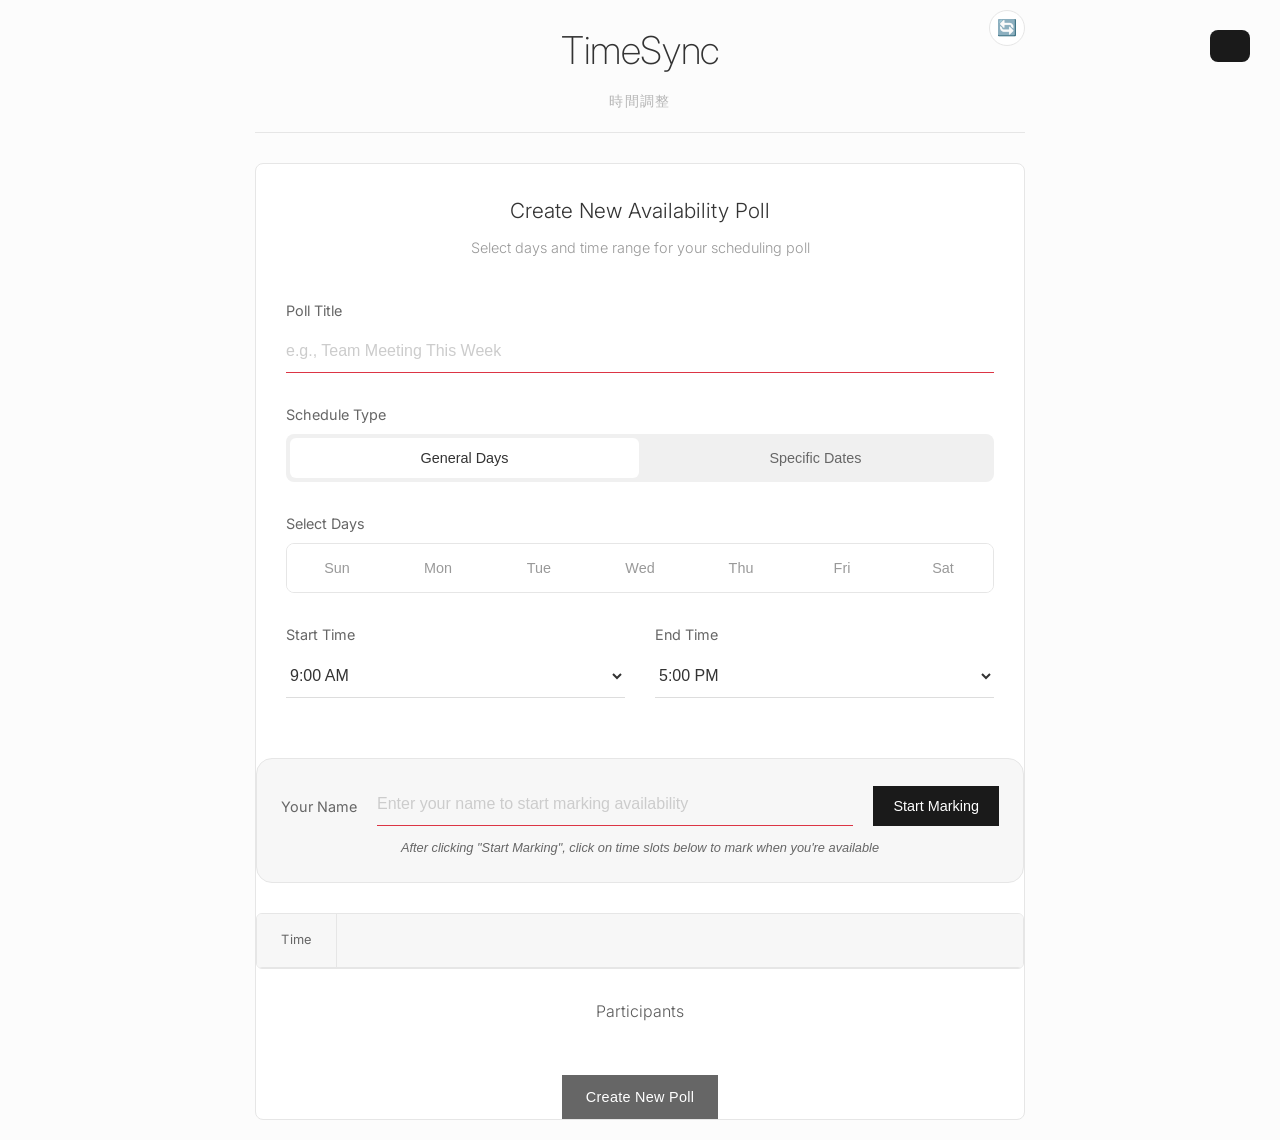
==== commit 41305298: "making dark/light mode based on device settings" ====
--- a/index.html
+++ b/index.html
@@ -80,7 +80,7 @@
                     </div>
                 </div>
 
-                <button class="create-poll-btn" id="createPollBtn">Create Poll</button>
+
             </div>
 
             <!-- Poll Display Section -->
--- a/styles.css
+++ b/styles.css
@@ -23,6 +23,34 @@
     --chip-border: #dddddd;
 }
 
+/* Auto dark mode based on system preference */
+@media (prefers-color-scheme: dark) {
+    :root:not([data-theme="light"]) {
+        /* Dark theme - Japanese minimalist */
+        --bg-primary: #1a1a1a;
+        --bg-secondary: #222222;
+        --bg-tertiary: #2a2a2a;
+        --bg-quaternary: #333333;
+        --text-primary: #eeeeee;
+        --text-secondary: #cccccc;
+        --text-tertiary: #999999;
+        --text-quaternary: #666666;
+        --border-primary: #333333;
+        --border-secondary: #444444;
+        --border-tertiary: #2a2a2a;
+        --accent-primary: #eeeeee;
+        --accent-secondary: #cccccc;
+        --shadow-light: rgba(0, 0, 0, 0.1);
+        --shadow-medium: rgba(0, 0, 0, 0.15);
+        --shadow-heavy: rgba(0, 0, 0, 0.2);
+        --hover-bg: #2a2a2a;
+        --hover-border: #555555;
+        --chip-bg: #333333;
+        --chip-text: #cccccc;
+        --chip-border: #444444;
+    }
+}
+
 [data-theme="dark"] {
     /* Dark theme - Japanese minimalist */
     --bg-primary: #1a1a1a;
@@ -61,7 +89,7 @@
     color: var(--text-primary);
     line-height: 1.6;
     font-weight: 400;
-    transition: background-color 0.2s ease, color 0.2s ease;
+
 }
 
 .container {
@@ -96,7 +124,7 @@
     align-items: center;
     justify-content: center;
     cursor: pointer;
-    transition: all 0.2s ease;
+
 }
 
 .theme-toggle:hover {
@@ -105,7 +133,7 @@
 
 .theme-icon {
     font-size: 1rem;
-    transition: none;
+
 }
 
 .title {
@@ -114,7 +142,7 @@
     margin-bottom: 8px;
     color: var(--text-primary);
     letter-spacing: -0.01em;
-    transition: color 0.3s ease;
+
 }
 
 .subtitle {
@@ -122,7 +150,7 @@
     font-weight: 300;
     color: var(--text-tertiary);
     letter-spacing: 0.1em;
-    transition: color 0.3s ease;
+
     opacity: 0.7;
 }
 
@@ -130,8 +158,8 @@
     background: var(--bg-secondary);
     border: 1px solid var(--border-primary);
     border-radius: 8px;
-    box-shadow: 0 1px 2px var(--shadow-light);
-    transition: all 0.2s ease;
+
+
 }
 
 .poll-creator, .poll-display {
@@ -149,14 +177,14 @@
     margin-bottom: 8px;
     color: var(--text-primary);
     letter-spacing: 0;
-    transition: color 0.3s ease;
+
 }
 
 .section-header p {
     color: var(--text-tertiary);
     font-size: 0.9rem;
     font-weight: 300;
-    transition: color 0.3s ease;
+
 }
 
 .form-group {
@@ -169,7 +197,7 @@
     font-weight: 400;
     color: var(--text-secondary);
     font-size: 0.9rem;
-    transition: color 0.3s ease;
+
 }
 
 .form-group input, .form-group select {
@@ -181,13 +209,13 @@
     font-weight: 300;
     background: transparent;
     color: var(--text-primary);
-    transition: all 0.3s ease;
+
 }
 
 .form-group input:focus, .form-group select:focus {
     outline: none;
     border-bottom-color: var(--accent-primary);
-    box-shadow: 0 2px 0 var(--accent-primary);
+
 }
 
 .form-group input:invalid {
@@ -195,7 +223,7 @@
 }
 
 .form-group input:invalid:focus {
-    box-shadow: 0 2px 0 #dc3545;
+
 }
 
 .form-group input::placeholder {
@@ -209,7 +237,7 @@
     background: var(--bg-quaternary);
     border-radius: 8px;
     padding: 4px;
-    transition: background-color 0.3s ease;
+
 }
 
 .type-btn {
@@ -220,7 +248,7 @@
     cursor: pointer;
     font-weight: 400;
     font-size: 0.9rem;
-    transition: all 0.3s ease;
+
     border-radius: 6px;
     color: var(--text-secondary);
 }
@@ -229,7 +257,7 @@
     background: var(--bg-secondary);
     color: var(--text-primary);
     font-weight: 500;
-    box-shadow: 0 2px 4px var(--shadow-light);
+
 }
 
 .type-btn:hover:not(.active) {
@@ -270,13 +298,13 @@
     font-size: 0.9rem;
     background: var(--bg-secondary);
     color: var(--text-primary);
-    transition: all 0.2s ease;
+
 }
 
 .date-input-group input[type="date"]:focus {
     outline: none;
     border-color: var(--accent-primary);
-    box-shadow: 0 0 0 2px rgba(26, 26, 26, 0.1);
+
 }
 
 .date-input-group input[type="date"]:invalid {
@@ -302,7 +330,7 @@
     font-size: 0.8rem;
     font-weight: 500;
     border: 1px solid var(--chip-border);
-    transition: all 0.3s ease;
+
 }
 
 .day-btn {
@@ -312,7 +340,7 @@
     cursor: pointer;
     font-weight: 300;
     font-size: 0.9rem;
-    transition: all 0.3s ease;
+
     color: var(--text-tertiary);
 }
 
@@ -345,14 +373,11 @@
     font-size: 0.9rem;
     font-weight: 400;
     cursor: pointer;
-    transition: all 0.3s ease;
     letter-spacing: 0.02em;
 }
 
 .create-poll-btn:hover, .action-btn:hover, .new-poll-btn:hover {
     background: var(--accent-secondary);
-    transform: translateY(-1px);
-    box-shadow: 0 4px 12px var(--shadow-medium);
 }
 
 .action-btn.secondary {
@@ -386,7 +411,7 @@
     background: var(--bg-secondary);
     border: 1px solid var(--border-primary);
     border-radius: 6px;
-    box-shadow: 0 4px 12px var(--shadow-medium);
+
     z-index: 1000;
     min-width: 180px;
     margin-top: 4px;
@@ -408,7 +433,6 @@
     cursor: pointer;
     font-size: 0.9rem;
     color: var(--text-primary);
-    transition: background-color 0.2s ease;
 }
 
 .share-option:hover {
@@ -531,7 +555,7 @@
     margin-bottom: 30px;
     border: 1px solid var(--border-primary);
     border-radius: 16px;
-    box-shadow: 0 1px 3px var(--shadow-light);
+
 }
 
 .instruction-text {
@@ -562,7 +586,6 @@
     padding: 12px 20px;
     font-weight: 300;
     cursor: pointer;
-    transition: all 0.2s ease;
     white-space: nowrap;
     font-size: 0.9rem;
 }
@@ -638,7 +661,7 @@
     align-items: center;
     justify-content: center;
     color: var(--text-secondary);
-    transition: all 0.2s ease;
+
 }
 
 .time-slots {
@@ -651,7 +674,7 @@
     min-height: 36px;
     border-right: 1px solid var(--border-tertiary);
     cursor: pointer;
-    transition: background-color 0.1s ease;
+
     position: relative;
     background: var(--bg-secondary);
     user-select: none;
@@ -802,13 +825,13 @@
     display: flex;
     align-items: center;
     gap: 8px;
-    transition: all 0.2s ease;
+
 }
 
 .participant-tag:hover {
     background: var(--bg-quaternary);
-    transform: translateY(-1px);
-    box-shadow: 0 2px 8px var(--shadow-light);
+
+
 }
 
 .participant-tag-icon {
@@ -826,16 +849,16 @@
     font-weight: 300;
     font-size: 0.9rem;
     border-radius: 8px;
-    transform: translateX(100%);
-    transition: transform 0.3s ease;
+
+
     z-index: 1000;
-    box-shadow: 0 4px 20px rgba(0, 0, 0, 0.15);
+
     max-width: 300px;
     word-wrap: break-word;
 }
 
 .toast.show {
-    transform: translateX(0);
+
 }
 
 .toast.error {
@@ -884,12 +907,12 @@
         top: 20px;
         right: 20px;
         left: 20px;
-        transform: translateY(-100%);
+
         max-width: none;
     }
     
     .toast.show {
-        transform: translateY(0);
+
     }
     
     .title {
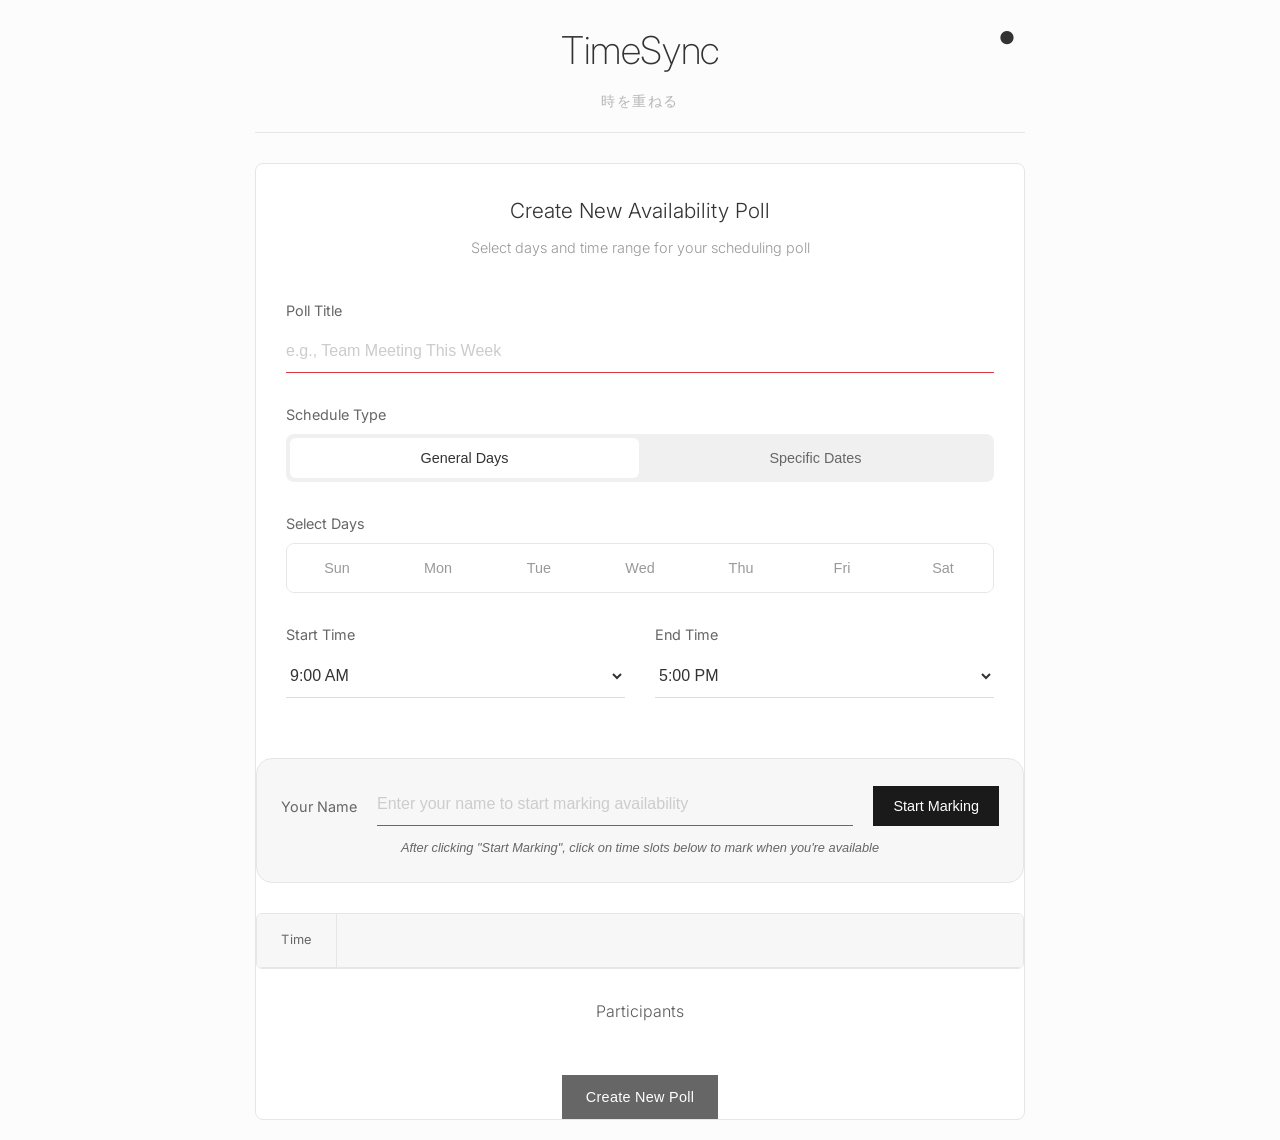
==== commit de372d06: "fixing favicon and light dark themes" ====
--- a/index.html
+++ b/index.html
@@ -4,6 +4,7 @@
     <meta charset="UTF-8">
     <meta name="viewport" content="width=device-width, initial-scale=1.0">
     <title>TimeSync - Smart Scheduling</title>
+    <link rel="icon" type="image/svg+xml" href="favicon.svg">
     <link rel="stylesheet" href="styles.css">
     <link href="https://fonts.googleapis.com/css2?family=Inter:wght@300;400;500;600;700&display=swap" rel="stylesheet">
 </head>
@@ -12,11 +13,11 @@
         <header class="header">
             <div class="header-top">
                 <div class="theme-toggle" id="themeToggle">
-                    <span class="theme-icon">🌙</span>
+                    <span class="theme-icon">●</span>
                 </div>
             </div>
             <h1 class="title">TimeSync</h1>
-            <p class="subtitle">時間調整</p>
+            <p class="subtitle">時を重ねる</p>
         </header>
 
         <div class="main-content">
@@ -92,19 +93,19 @@
                             <button class="action-btn" id="shareBtn">Share Poll</button>
                             <div class="share-menu" id="shareMenu">
                                 <button class="share-option" id="copyUrlBtn">
-                                    <span class="share-icon">🔗</span>
+                                    <span class="share-icon">⧉</span>
                                     Copy Link
                                 </button>
                                 <button class="share-option" id="showQRBtn">
-                                    <span class="share-icon">📱</span>
+                                    <span class="share-icon">⊞</span>
                                     QR Code
                                 </button>
                                 <button class="share-option" id="shareTextBtn">
-                                    <span class="share-icon">📝</span>
+                                    <span class="share-icon">⊡</span>
                                     Copy Message
                                 </button>
                                 <button class="share-option" id="exportIcsBtn">
-                                    <span class="share-icon">📅</span>
+                                    <span class="share-icon">⊟</span>
                                     Export Calendar
                                 </button>
                             </div>
--- a/styles.css
+++ b/styles.css
@@ -108,7 +108,7 @@
 
 .header-top {
     position: absolute;
-    top: -10px;
+    top: 0;
     right: 0;
     display: flex;
     align-items: center;
@@ -118,13 +118,12 @@
     width: 36px;
     height: 36px;
     border-radius: 50%;
-    background: var(--bg-secondary);
-    border: 1px solid var(--border-primary);
+    background: transparent;
+    border: none;
     display: flex;
     align-items: center;
     justify-content: center;
     cursor: pointer;
-
 }
 
 .theme-toggle:hover {
@@ -132,8 +131,9 @@
 }
 
 .theme-icon {
-    font-size: 1rem;
-
+    font-size: 1.1rem;
+    color: var(--text-primary);
+    font-weight: 300;
 }
 
 .title {
@@ -451,7 +451,11 @@
     font-size: 1rem;
     width: 20px;
     text-align: center;
-}
+    color: var(--text-secondary);
+    font-weight: 400;
+}
+
+
 
 /* Modal Styles */
 .modal {
@@ -843,22 +847,24 @@
     position: fixed;
     top: 30px;
     right: 30px;
-    background: #1a1a1a;
-    color: white;
+    background: var(--accent-primary);
+    color: var(--bg-secondary);
     padding: 16px 20px;
     font-weight: 300;
     font-size: 0.9rem;
     border-radius: 8px;
-
-
     z-index: 1000;
-
     max-width: 300px;
     word-wrap: break-word;
+    opacity: 0;
+    visibility: hidden;
+    transform: translateX(100%);
 }
 
 .toast.show {
-
+    opacity: 1;
+    visibility: visible;
+    transform: translateX(0);
 }
 
 .toast.error {
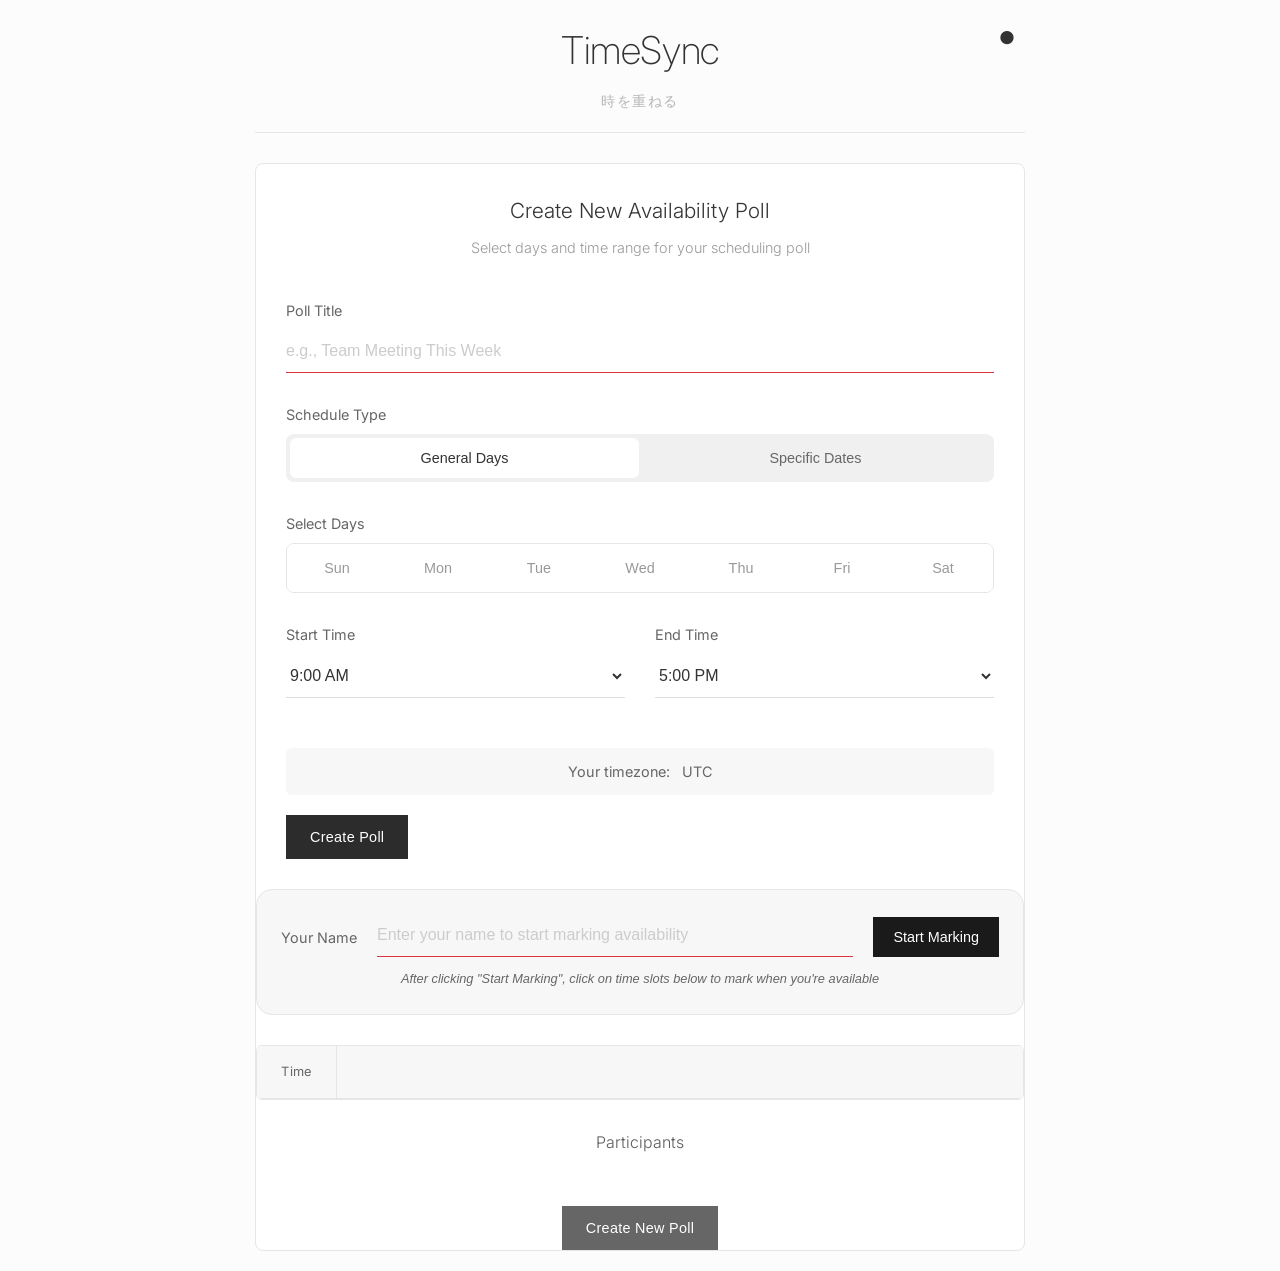
==== commit 736045b1: "simplifying home page" ====
--- a/index.html
+++ b/index.html
@@ -3,7 +3,7 @@
 <head>
     <meta charset="UTF-8">
     <meta name="viewport" content="width=device-width, initial-scale=1.0">
-    <title>TimeSync - Smart Scheduling</title>
+    <title>TimeSync - Create a new Poll</title>
     <link rel="icon" type="image/svg+xml" href="favicon.svg">
     <link rel="stylesheet" href="styles.css">
     <link href="https://fonts.googleapis.com/css2?family=Inter:wght@300;400;500;600;700&display=swap" rel="stylesheet">
@@ -66,6 +66,7 @@
                             <label for="endDate">End Date</label>
                             <input type="date" id="endDate" />
                         </div>
+                        <button class="today-btn" id="todayBtn" type="button">Today</button>
                     </div>
                     <div class="selected-dates" id="selectedDates"></div>
                 </div>
@@ -81,7 +82,12 @@
                     </div>
                 </div>
 
+                <div class="creator-timezone">
+                    <span class="timezone-label">Your timezone:</span>
+                    <span id="creatorTimezone"></span>
+                </div>
 
+                <button class="create-poll-btn" id="createPollBtn">Create Poll</button>
             </div>
 
             <!-- Poll Display Section -->
--- a/styles.css
+++ b/styles.css
@@ -222,9 +222,7 @@
     border-bottom-color: #dc3545;
 }
 
-.form-group input:invalid:focus {
-
-}
+
 
 .form-group input::placeholder {
     color: var(--text-quaternary);
@@ -273,12 +271,7 @@
     overflow: hidden;
 }
 
-.date-range-group {
-    display: grid;
-    grid-template-columns: 1fr 1fr;
-    gap: 20px;
-    margin-bottom: 15px;
-}
+
 
 .date-input-group {
     display: flex;
@@ -363,6 +356,44 @@
     display: grid;
     grid-template-columns: 1fr 1fr;
     gap: 30px;
+}
+
+.creator-timezone {
+    text-align: center;
+    margin: 20px 0;
+    padding: 12px;
+    background: var(--bg-tertiary);
+    border-radius: 6px;
+    font-size: 0.9rem;
+    color: var(--text-secondary);
+}
+
+.timezone-label {
+    font-weight: 400;
+    margin-right: 8px;
+}
+
+.today-btn {
+    background: var(--bg-tertiary);
+    color: var(--text-primary);
+    border: 1px solid var(--border-primary);
+    padding: 8px 16px;
+    font-size: 0.85rem;
+    cursor: pointer;
+    border-radius: 4px;
+    align-self: end;
+    white-space: nowrap;
+}
+
+.today-btn:hover {
+    background: var(--hover-bg);
+}
+
+.date-range-group {
+    display: grid;
+    grid-template-columns: 1fr 1fr auto;
+    gap: 15px;
+    align-items: end;
 }
 
 .create-poll-btn, .action-btn, .new-poll-btn {
@@ -917,9 +948,7 @@
         max-width: none;
     }
     
-    .toast.show {
-
-    }
+
     
     .title {
         font-size: 1.8rem;
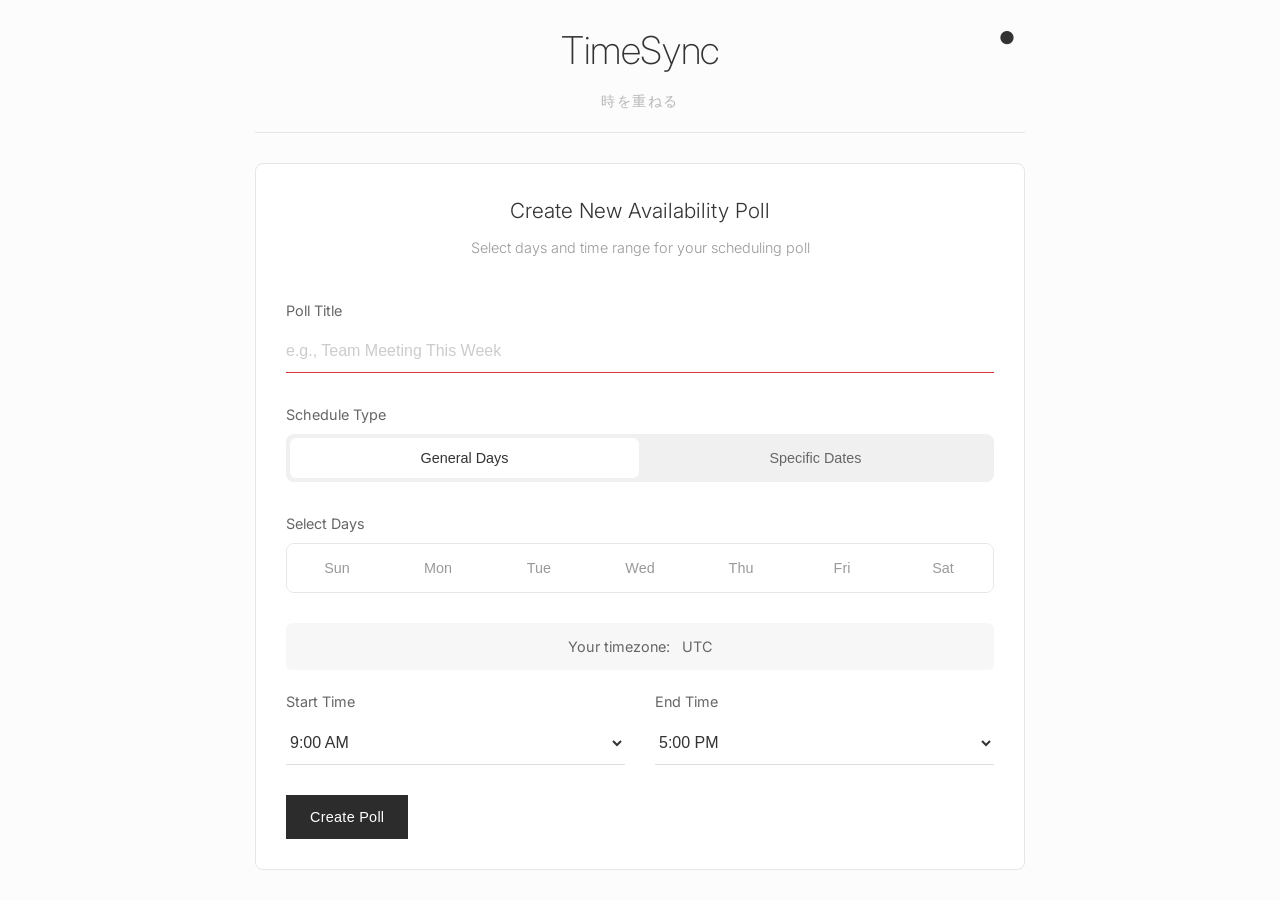
==== commit b44ade4e: "removing uneccesary stuff from landing page" ====
--- a/index.html
+++ b/index.html
@@ -71,6 +71,11 @@
                     <div class="selected-dates" id="selectedDates"></div>
                 </div>
 
+                <div class="creator-timezone">
+                    <span class="timezone-label">Your timezone:</span>
+                    <span id="creatorTimezone"></span>
+                </div>
+
                 <div class="time-range-group">
                     <div class="form-group">
                         <label for="startTime">Start Time</label>
@@ -82,99 +87,12 @@
                     </div>
                 </div>
 
-                <div class="creator-timezone">
-                    <span class="timezone-label">Your timezone:</span>
-                    <span id="creatorTimezone"></span>
-                </div>
-
                 <button class="create-poll-btn" id="createPollBtn">Create Poll</button>
-            </div>
-
-            <!-- Poll Display Section -->
-            <div class="poll-display" id="pollDisplay" style="display: none;">
-                <div class="section-header">
-                    <h2 id="pollTitleDisplay"></h2>
-                    <div class="action-buttons">
-                        <div class="share-dropdown">
-                            <button class="action-btn" id="shareBtn">Share Poll</button>
-                            <div class="share-menu" id="shareMenu">
-                                <button class="share-option" id="copyUrlBtn">
-                                    <span class="share-icon">⧉</span>
-                                    Copy Link
-                                </button>
-                                <button class="share-option" id="showQRBtn">
-                                    <span class="share-icon">⊞</span>
-                                    QR Code
-                                </button>
-                                <button class="share-option" id="shareTextBtn">
-                                    <span class="share-icon">⊡</span>
-                                    Copy Message
-                                </button>
-                                <button class="share-option" id="exportIcsBtn">
-                                    <span class="share-icon">⊟</span>
-                                    Export Calendar
-                                </button>
-                            </div>
-                        </div>
-                        <button class="action-btn secondary" id="copyCalendarBtn">Copy Schedule</button>
-                    </div>
-                </div>
-                <div class="timezone-info">
-                    <span id="currentTimezone"></span>
-                </div>
-                </div>
-
-                <div class="user-input-section">
-                    <div class="form-group">
-                        <label for="userName">Your Name</label>
-                        <input type="text" id="userName" placeholder="Enter your name to start marking availability" maxlength="50" required aria-describedby="userNameHelp" />
-                        <div id="userNameHelp" class="sr-only">Enter your name to start marking your availability on the schedule</div>
-                        <button id="addUserBtn" type="button">Start Marking</button>
-                    </div>
-                    <p class="instruction-text">After clicking "Start Marking", click on time slots below to mark when you're available</p>
-                </div>
-
-                <div class="availability-grid-container">
-                    <div class="grid-header">
-                        <div class="time-column-header">Time</div>
-                        <div class="days-header" id="daysHeader"></div>
-                    </div>
-                    <div class="availability-grid" id="availabilityGrid" role="grid" aria-label="Availability schedule - click and drag to mark your availability"></div>
-                </div>
-
-                <div class="suggestions-section" id="suggestionsSection" style="display: none;">
-                    <h3>Suggested Times</h3>
-                    <div class="suggestions-list" id="suggestionsList"></div>
-                </div>
-
-                <div class="participants-section">
-                    <h3>Participants</h3>
-                    <div class="participants-list" id="participantsList"></div>
-                </div>
-
-                <button class="new-poll-btn" id="newPollBtn">Create New Poll</button>
             </div>
         </div>
     </div>
 
-    <div class="toast" id="toast"></div>
 
-    <!-- QR Code Modal -->
-    <div id="qrModal" class="modal" style="display: none;">
-        <div class="modal-content">
-            <div class="modal-header">
-                <h3>Share via QR Code</h3>
-                <button class="modal-close" id="closeQRModal">&times;</button>
-            </div>
-            <div class="modal-body">
-                <div id="qrCodeContainer" class="qr-container"></div>
-                <p class="qr-instructions">Scan this QR code with your phone to open the poll</p>
-                <div class="qr-actions">
-                    <button class="action-btn secondary" id="downloadQRBtn">Download QR Code</button>
-                </div>
-            </div>
-        </div>
-    </div>
 
     <script src="script.js"></script>
 </body>
--- a/styles.css
+++ b/styles.css
@@ -396,7 +396,7 @@
     align-items: end;
 }
 
-.create-poll-btn, .action-btn, .new-poll-btn {
+.create-poll-btn, .action-btn, .new-poll-btn, .update-time-btn {
     background: var(--accent-primary);
     color: var(--bg-secondary);
     border: none;
@@ -407,8 +407,13 @@
     letter-spacing: 0.02em;
 }
 
-.create-poll-btn:hover, .action-btn:hover, .new-poll-btn:hover {
+.create-poll-btn:hover, .action-btn:hover, .new-poll-btn:hover, .update-time-btn:hover {
     background: var(--accent-secondary);
+}
+
+.update-time-btn {
+    grid-column: 1 / -1;
+    margin-top: 15px;
 }
 
 .action-btn.secondary {
